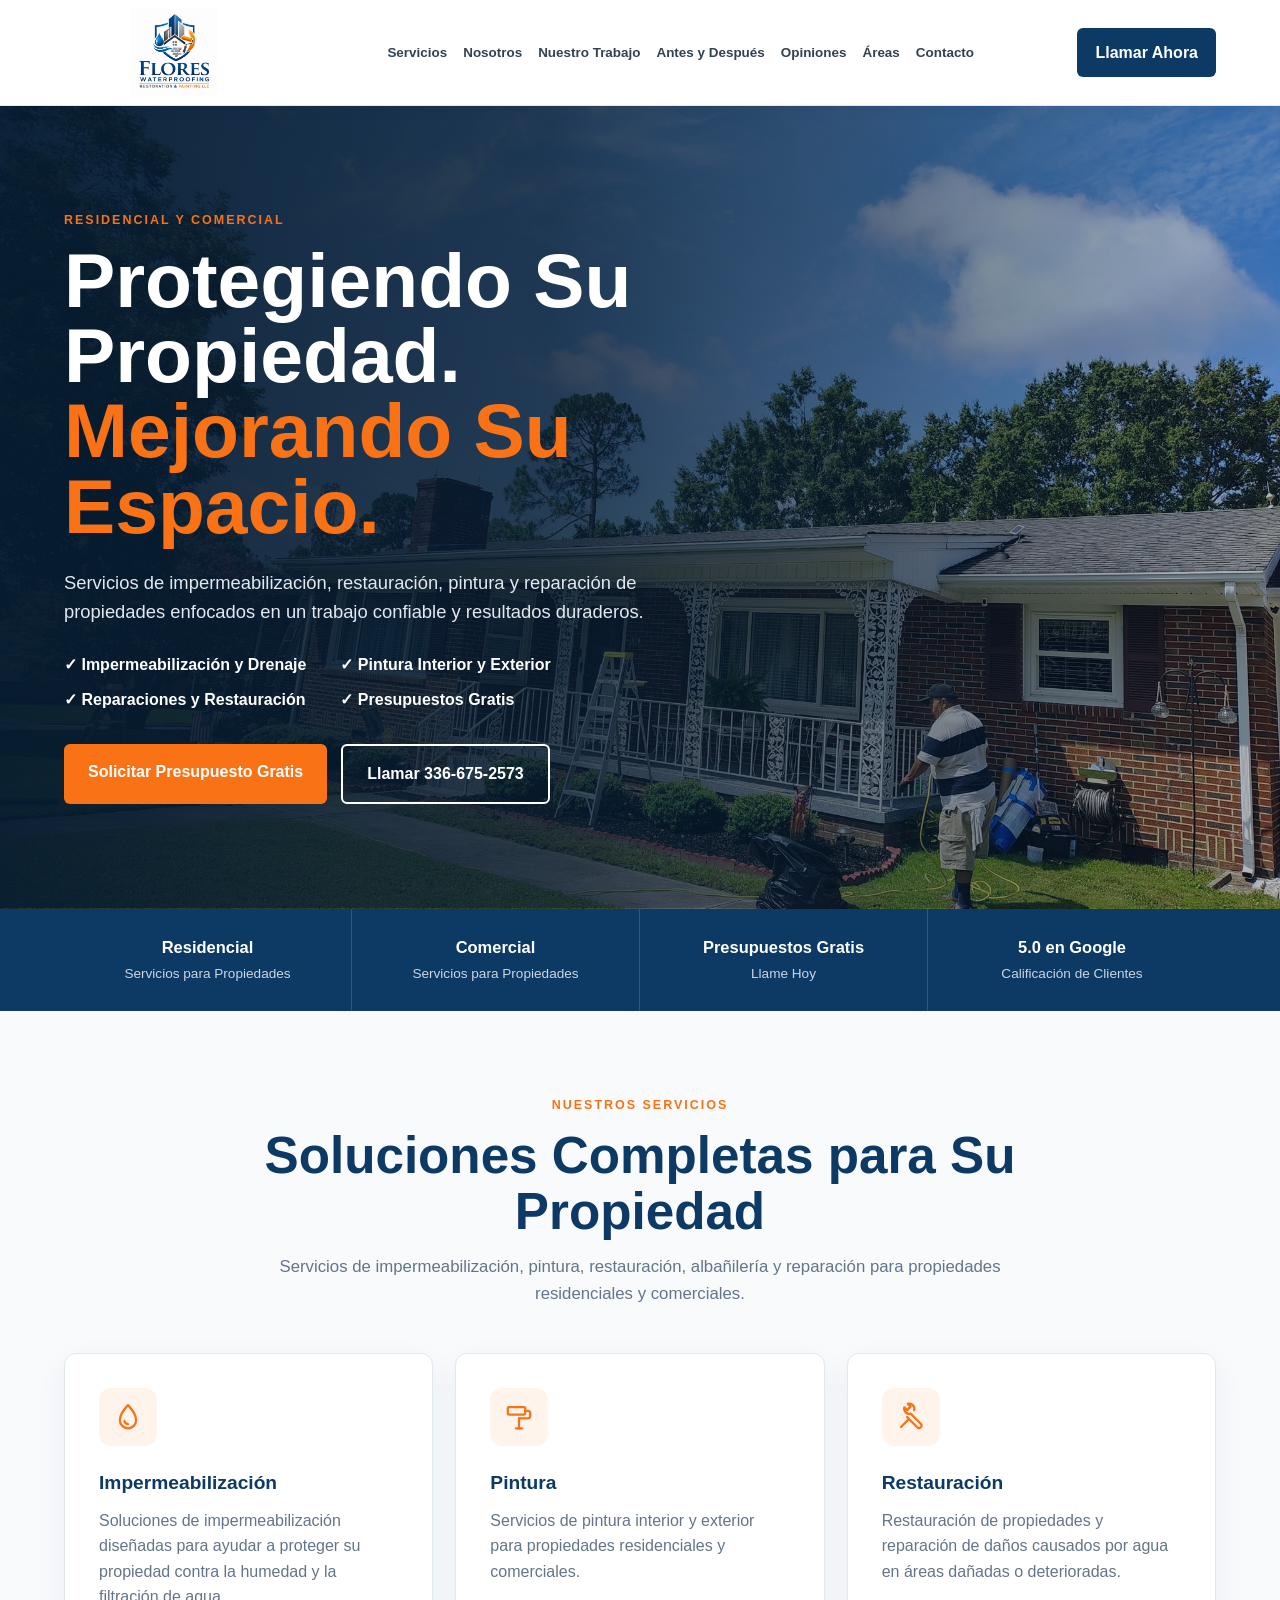
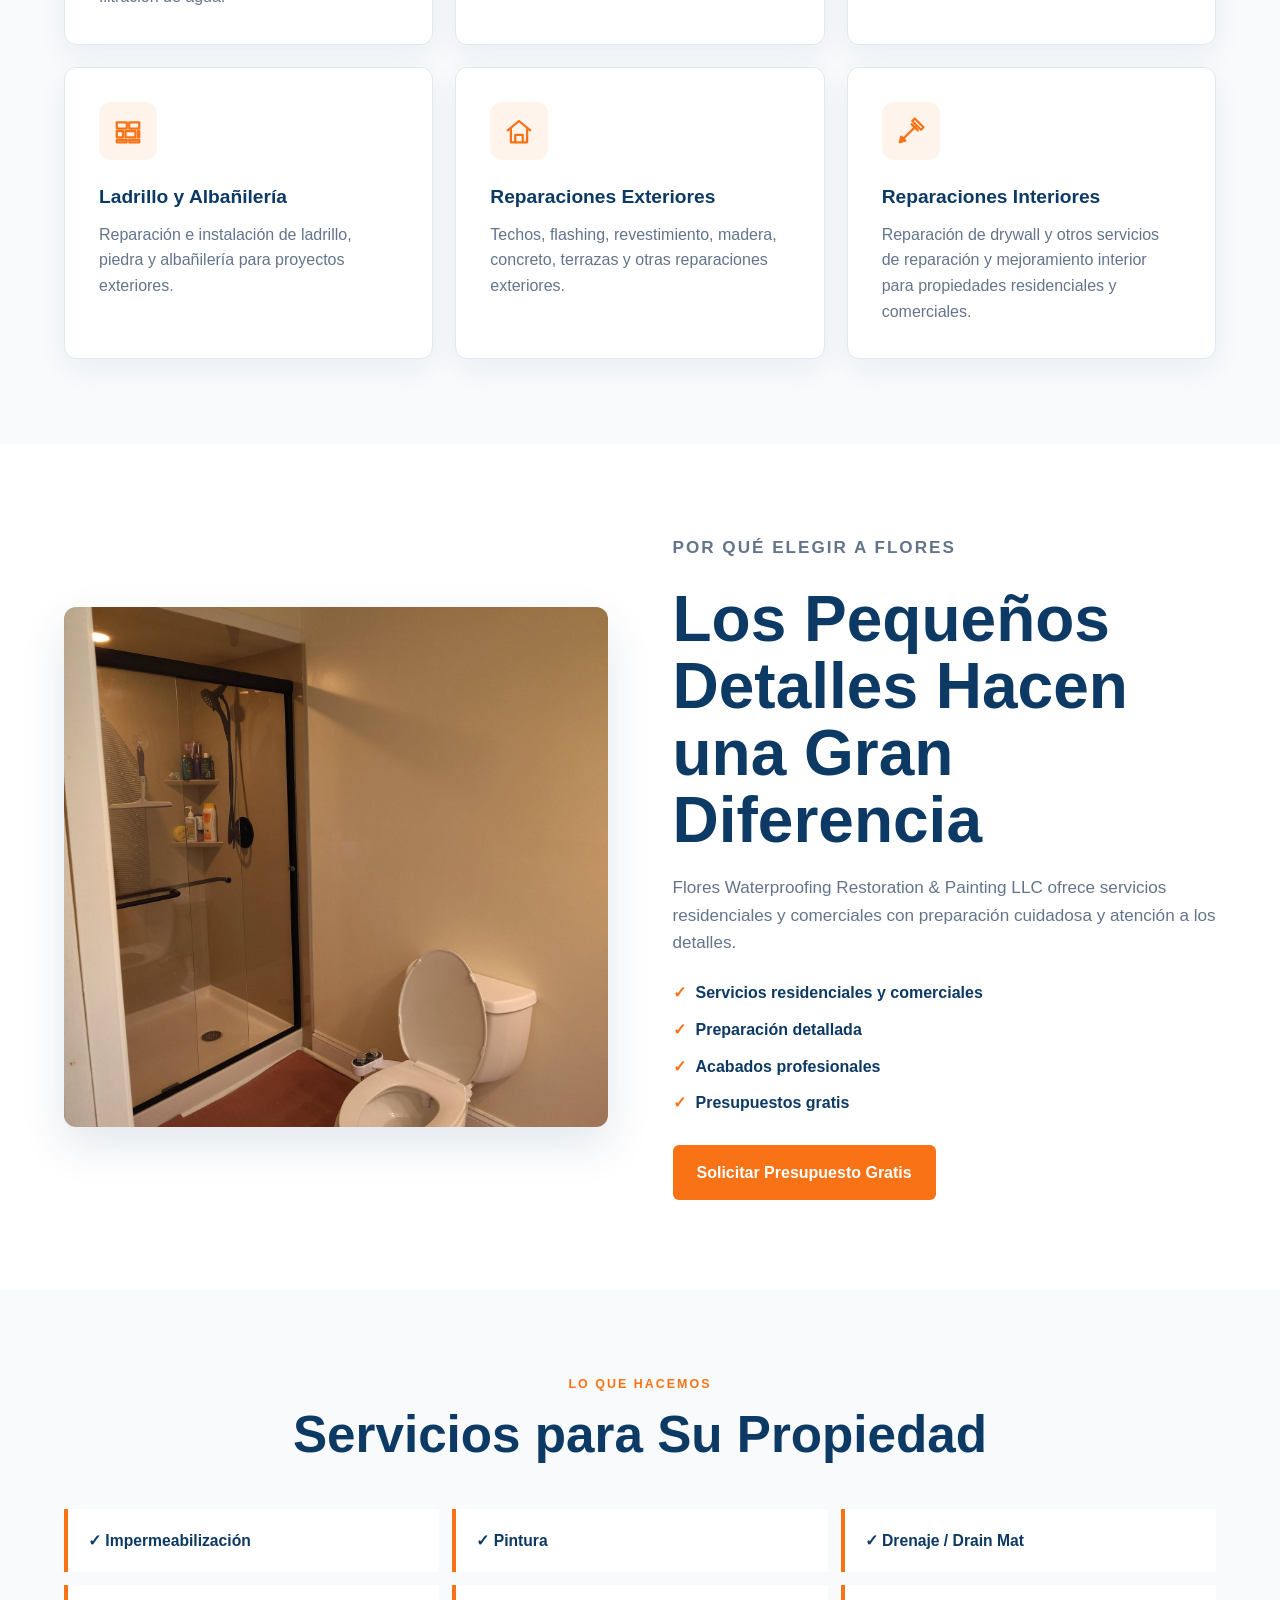
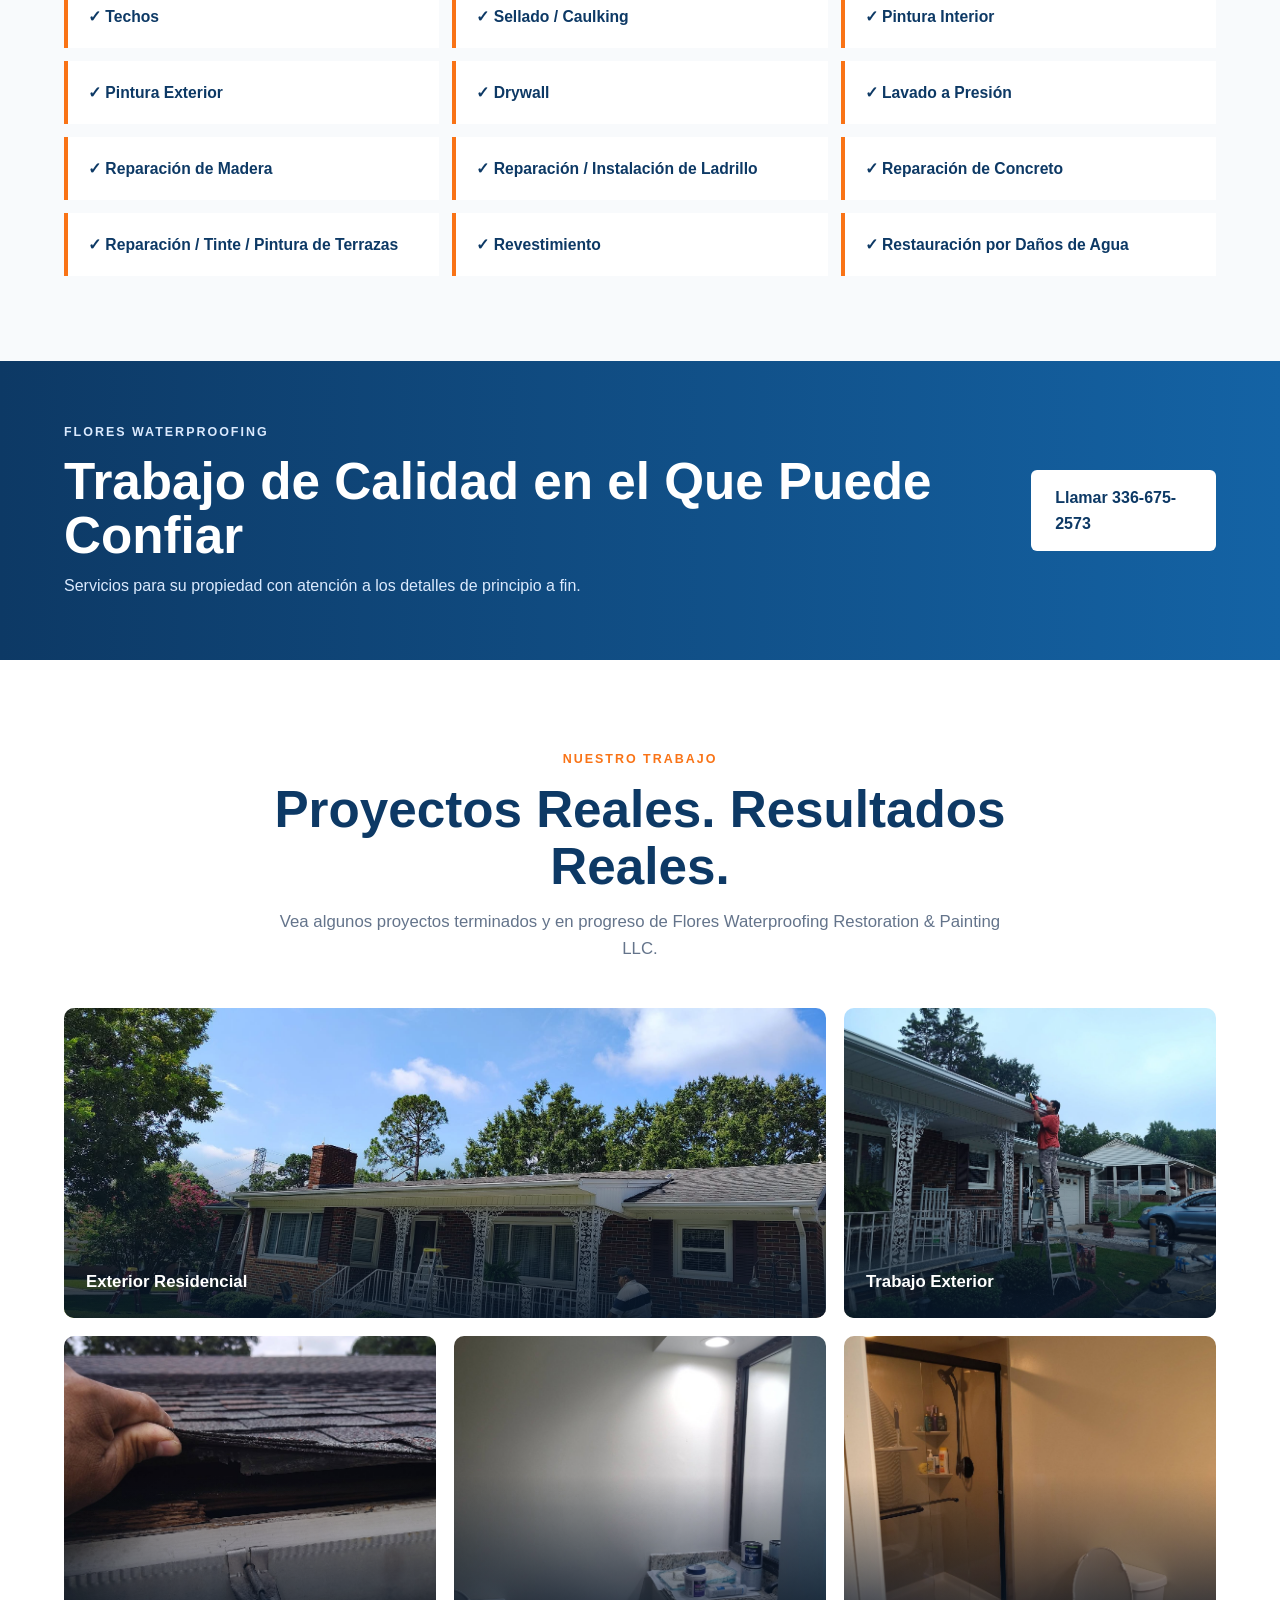
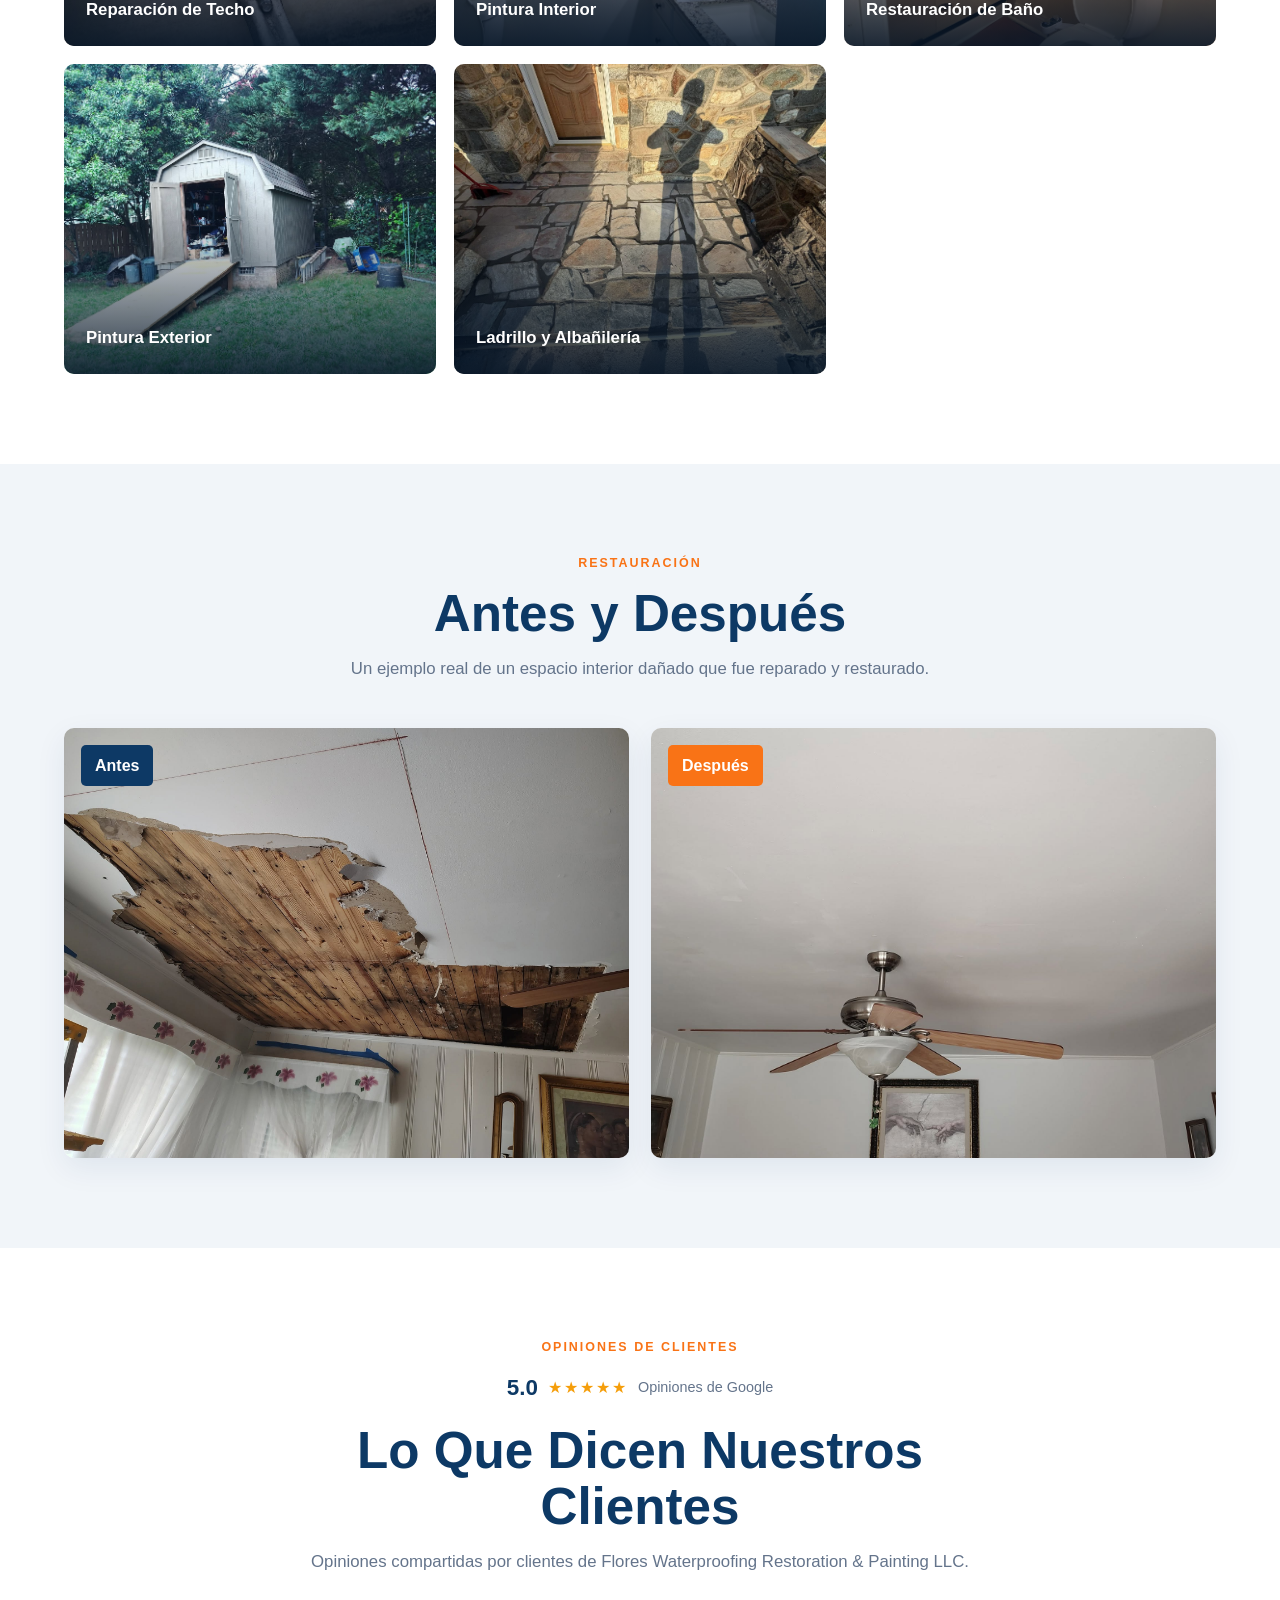
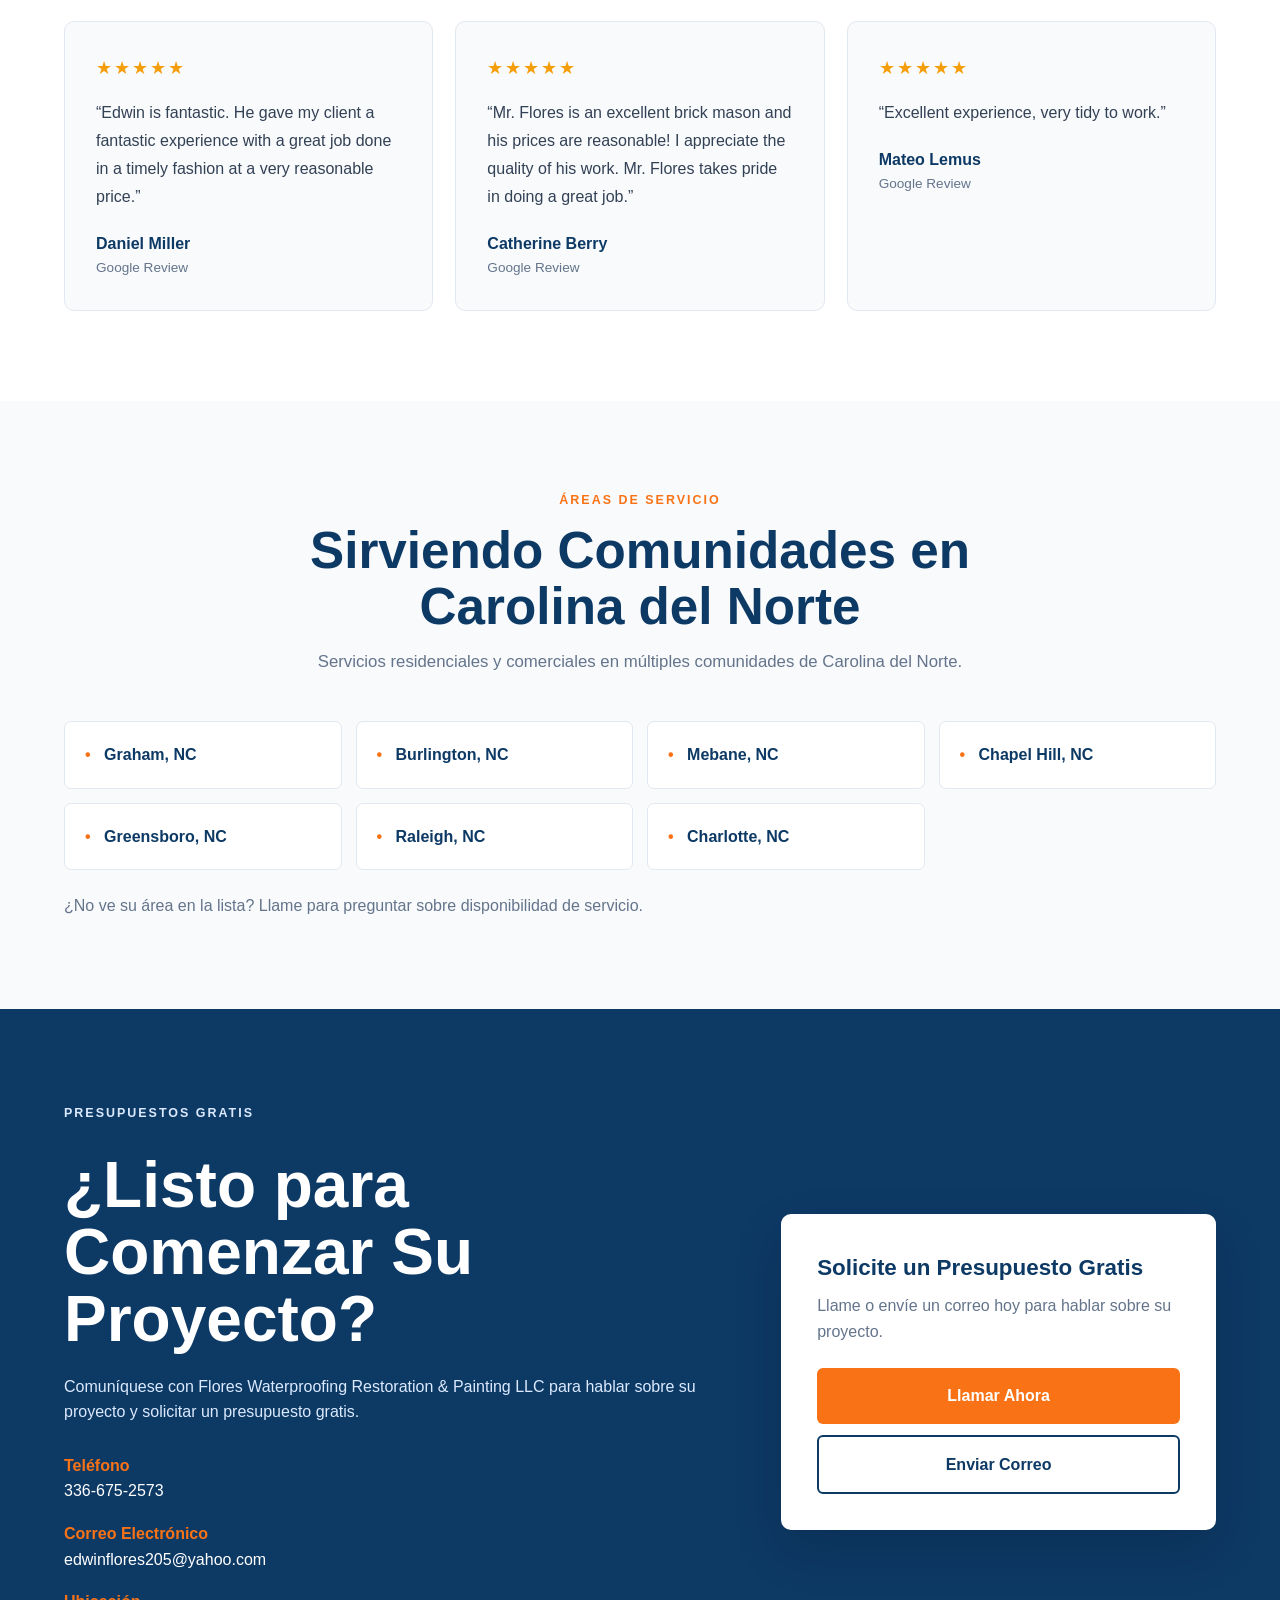
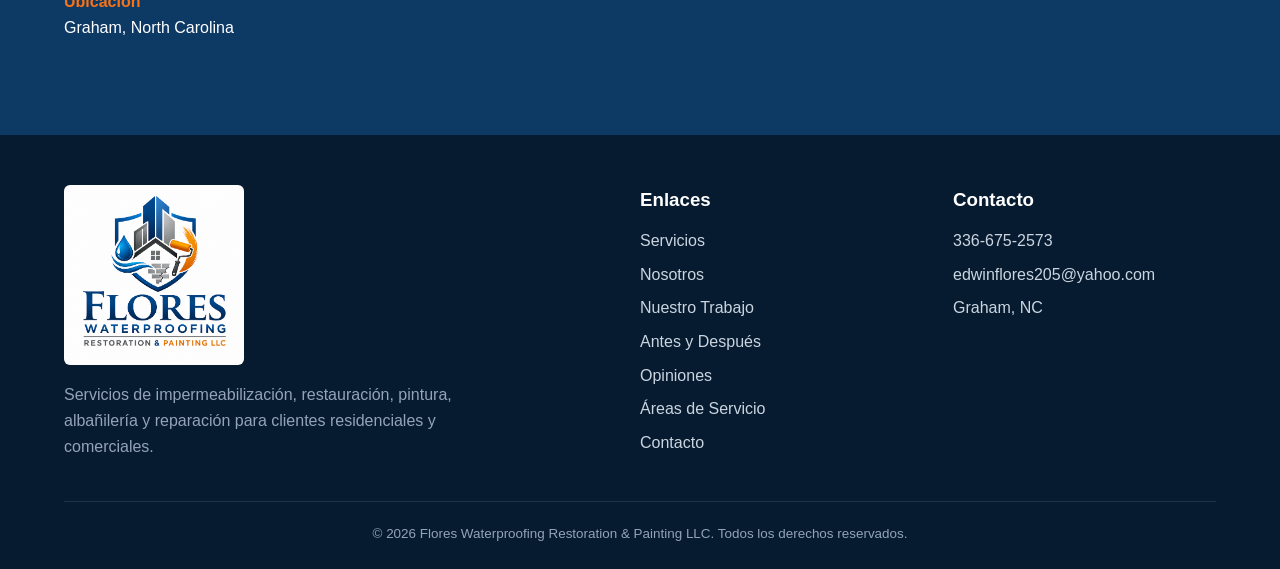
==== es.html @ 6c76821b "Add Spanish website version" ====
<!DOCTYPE html>
<html lang="es">

<head>
    <meta charset="UTF-8">
    <meta name="viewport" content="width=device-width, initial-scale=1.0">

    <title>Flores Waterproofing Restoration & Painting LLC | Español</title>

    <meta name="description"
        content="Flores Waterproofing Restoration & Painting LLC ofrece servicios de impermeabilización, restauración, pintura, albañilería, techado y reparación de propiedades residenciales y comerciales en Carolina del Norte.">

    <link rel="stylesheet" href="style.css">
</head>

<body>

    <!-- HEADER -->
    <header class="site-header">
        <div class="container header-container">

            <a href="#top" class="logo">
                <img src="images/flores-logo.png"
                    alt="Flores Waterproofing Restoration & Painting LLC">
            </a>

            <nav class="main-nav">
                <a href="#services">Servicios</a>
                <a href="#about">Nosotros</a>
                <a href="#work">Nuestro Trabajo</a>
                <a href="#before-after">Antes y Después</a>
                <a href="#reviews">Opiniones</a>
                <a href="#service-areas">Áreas</a>
                <a href="#contact">Contacto</a>
            </nav>

            <a href="tel:3366752573" class="header-call">
                Llamar Ahora
            </a>

        </div>
    </header>


    <main id="top">

        <!-- HERO -->
        <section class="hero">
            <div class="container hero-content">

                <p class="eyebrow">
                    Residencial y Comercial
                </p>

                <h1>
                    Protegiendo Su Propiedad.
                    <span>Mejorando Su Espacio.</span>
                </h1>

                <p class="hero-text">
                    Servicios de impermeabilización, restauración, pintura y
                    reparación de propiedades enfocados en un trabajo confiable
                    y resultados duraderos.
                </p>

                <div class="hero-checks">
                    <div>✓ Impermeabilización y Drenaje</div>
                    <div>✓ Pintura Interior y Exterior</div>
                    <div>✓ Reparaciones y Restauración</div>
                    <div>✓ Presupuestos Gratis</div>
                </div>

                <div class="hero-buttons">

                    <a href="#contact" class="button primary-button">
                        Solicitar Presupuesto Gratis
                    </a>

                    <a href="tel:3366752573" class="button secondary-button">
                        Llamar 336-675-2573
                    </a>

                </div>

            </div>
        </section>


        <!-- TRUST BAR -->
        <section class="trust-bar">
            <div class="container trust-grid">

                <div>
                    <strong>Residencial</strong>
                    <span>Servicios para Propiedades</span>
                </div>

                <div>
                    <strong>Comercial</strong>
                    <span>Servicios para Propiedades</span>
                </div>

                <div>
                    <strong>Presupuestos Gratis</strong>
                    <span>Llame Hoy</span>
                </div>

                <div>
                    <strong>5.0 en Google</strong>
                    <span>Calificación de Clientes</span>
                </div>

            </div>
        </section>


        <!-- SERVICES -->
        <section class="services" id="services">
            <div class="container">

                <div class="section-heading">

                    <p class="eyebrow">Nuestros Servicios</p>

                    <h2>Soluciones Completas para Su Propiedad</h2>

                    <p>
                        Servicios de impermeabilización, pintura, restauración,
                        albañilería y reparación para propiedades residenciales
                        y comerciales.
                    </p>

                </div>


                <div class="services-grid">

                    <!-- WATERPROOFING -->
                    <article class="service-card">

                        <div class="service-icon">
                            <svg viewBox="0 0 24 24" aria-hidden="true">
                                <path d="M12 2.5S5.5 9.4 5.5 14.5a6.5 6.5 0 0 0 13 0C18.5 9.4 12 2.5 12 2.5Z"/>
                                <path d="M9 15.2c.4 1.5 1.5 2.3 3 2.5"/>
                            </svg>
                        </div>

                        <h3>Impermeabilización</h3>

                        <p>
                            Soluciones de impermeabilización diseñadas para ayudar
                            a proteger su propiedad contra la humedad y la
                            filtración de agua.
                        </p>

                    </article>


                    <!-- PAINTING -->
                    <article class="service-card">

                        <div class="service-icon">
                            <svg viewBox="0 0 24 24" aria-hidden="true">
                                <rect x="3" y="4" width="14" height="6" rx="1"/>
                                <path d="M17 7h2a2 2 0 0 1 2 2v2a2 2 0 0 1-2 2h-7"/>
                                <path d="M12 13v8"/>
                                <path d="M9.5 21h5"/>
                            </svg>
                        </div>

                        <h3>Pintura</h3>

                        <p>
                            Servicios de pintura interior y exterior para
                            propiedades residenciales y comerciales.
                        </p>

                    </article>


                    <!-- RESTORATION -->
                    <article class="service-card">

                        <div class="service-icon">
                            <svg viewBox="0 0 24 24" aria-hidden="true">
                                <path d="M14.5 6.5a4 4 0 0 0-5-5l2.2 2.2-2.8 2.8-2.2-2.2a4 4 0 0 0 5 5L20 17.6a2 2 0 0 1-2.8 2.8l-8.3-8.3"/>
                                <path d="M4 20l5.5-5.5"/>
                            </svg>
                        </div>

                        <h3>Restauración</h3>

                        <p>
                            Restauración de propiedades y reparación de daños
                            causados por agua en áreas dañadas o deterioradas.
                        </p>

                    </article>


                    <!-- BRICK & MASONRY -->
                    <article class="service-card">

                        <div class="service-icon">
                            <svg viewBox="0 0 24 24" aria-hidden="true">
                                <path d="M3 5h8v5H3z"/>
                                <path d="M13 5h8v5h-8z"/>
                                <path d="M3 12h5v5H3z"/>
                                <path d="M10 12h8v5h-8z"/>
                                <path d="M20 12h1v5h-1z"/>
                                <path d="M3 19h8v2H3z"/>
                                <path d="M13 19h8v2h-8z"/>
                            </svg>
                        </div>

                        <h3>Ladrillo y Albañilería</h3>

                        <p>
                            Reparación e instalación de ladrillo, piedra y
                            albañilería para proyectos exteriores.
                        </p>

                    </article>


                    <!-- EXTERIOR REPAIRS -->
                    <article class="service-card">

                        <div class="service-icon">
                            <svg viewBox="0 0 24 24" aria-hidden="true">
                                <path d="M3 11.5 12 4l9 7.5"/>
                                <path d="M5.5 10.5V21h13V10.5"/>
                                <path d="M9 21v-6h6v6"/>
                            </svg>
                        </div>

                        <h3>Reparaciones Exteriores</h3>

                        <p>
                            Techos, flashing, revestimiento, madera, concreto,
                            terrazas y otras reparaciones exteriores.
                        </p>

                    </article>


                    <!-- INTERIOR REPAIRS -->
                    <article class="service-card">

                        <div class="service-icon">
                            <svg viewBox="0 0 24 24" aria-hidden="true">
                                <path d="m14 5 5 5"/>
                                <path d="M12.5 6.5 17.5 11.5"/>
                                <path d="M4 20 15.5 8.5"/>
                                <path d="m3 21 4.5-1.2L4.2 16.5 3 21Z"/>
                                <path d="M13 4l2-2 7 7-2 2"/>
                            </svg>
                        </div>

                        <h3>Reparaciones Interiores</h3>

                        <p>
                            Reparación de drywall y otros servicios de reparación
                            y mejoramiento interior para propiedades residenciales
                            y comerciales.
                        </p>

                    </article>

                </div>

            </div>
        </section>


        <!-- ABOUT / QUALITY -->
        <section class="quality-section" id="about">

            <div class="container quality-container">

                <div class="quality-image">
                    <img src="images/flores-bathroom-finished.jpg"
                        alt="Proyecto terminado de restauración de baño">
                </div>


                <div class="quality-copy">

                    <p class="eyebrow">
                        Por Qué Elegir a Flores
                    </p>

                    <h2>
                        Los Pequeños Detalles Hacen una Gran Diferencia
                    </h2>

                    <p>
                        Flores Waterproofing Restoration & Painting LLC ofrece
                        servicios residenciales y comerciales con preparación
                        cuidadosa y atención a los detalles.
                    </p>

                    <ul class="quality-list">
                        <li>Servicios residenciales y comerciales</li>
                        <li>Preparación detallada</li>
                        <li>Acabados profesionales</li>
                        <li>Presupuestos gratis</li>
                    </ul>

                    <a href="#contact" class="button primary-button">
                        Solicitar Presupuesto Gratis
                    </a>

                </div>

            </div>

        </section>


        <!-- COMPLETE SERVICE LIST -->
        <section class="all-services">

            <div class="container">

                <div class="section-heading">

                    <p class="eyebrow">
                        Lo Que Hacemos
                    </p>

                    <h2>
                        Servicios para Su Propiedad
                    </h2>

                </div>


                <div class="service-list-grid">

                    <div>✓ Impermeabilización</div>
                    <div>✓ Pintura</div>
                    <div>✓ Drenaje / Drain Mat</div>

                    <div>✓ Techos</div>
                    <div>✓ Sellado / Caulking</div>
                    <div>✓ Pintura Interior</div>

                    <div>✓ Pintura Exterior</div>
                    <div>✓ Drywall</div>
                    <div>✓ Lavado a Presión</div>

                    <div>✓ Reparación de Madera</div>
                    <div>✓ Reparación / Instalación de Ladrillo</div>
                    <div>✓ Reparación de Concreto</div>

                    <div>✓ Reparación / Tinte / Pintura de Terrazas</div>
                    <div>✓ Revestimiento</div>
                    <div>✓ Restauración por Daños de Agua</div>

                </div>

            </div>

        </section>


        <!-- QUALITY STRIP -->
        <section class="feature-strip">

            <div class="container feature-strip-content">

                <div>

                    <p class="eyebrow light-eyebrow">
                        Flores Waterproofing
                    </p>

                    <h2>
                        Trabajo de Calidad en el Que Puede Confiar
                    </h2>

                    <p>
                        Servicios para su propiedad con atención a los detalles
                        de principio a fin.
                    </p>

                </div>

                <a href="tel:3366752573" class="button white-button">
                    Llamar 336-675-2573
                </a>

            </div>

        </section>


        <!-- PROJECT PORTFOLIO -->
        <section class="work" id="work">

            <div class="container">

                <div class="section-heading">

                    <p class="eyebrow">
                        Nuestro Trabajo
                    </p>

                    <h2>
                        Proyectos Reales. Resultados Reales.
                    </h2>

                    <p>
                        Vea algunos proyectos terminados y en progreso de
                        Flores Waterproofing Restoration & Painting LLC.
                    </p>

                </div>


                <div class="portfolio-grid">

                    <article class="portfolio-card portfolio-wide">

                        <img src="images/flores-house-exterior.jpg"
                            alt="Proyecto exterior residencial">

                        <div class="project-overlay">
                            <span>Exterior Residencial</span>
                        </div>

                    </article>


                    <article class="portfolio-card">

                        <img src="images/flores-exterior-work.jpg"
                            alt="Trabajo exterior de propiedad">

                        <div class="project-overlay">
                            <span>Trabajo Exterior</span>
                        </div>

                    </article>


                    <article class="portfolio-card">

                        <img src="images/flores-roof-repair.jpg"
                            alt="Proyecto de reparación de techo">

                        <div class="project-overlay">
                            <span>Reparación de Techo</span>
                        </div>

                    </article>


                    <article class="portfolio-card">

                        <img src="images/flores-bathroom-painting.jpg"
                            alt="Proyecto de pintura interior">

                        <div class="project-overlay">
                            <span>Pintura Interior</span>
                        </div>

                    </article>


                    <article class="portfolio-card">

                        <img src="images/flores-bathroom-finished.jpg"
                            alt="Restauración de baño terminada">

                        <div class="project-overlay">
                            <span>Restauración de Baño</span>
                        </div>

                    </article>


                    <article class="portfolio-card">

                        <img src="images/flores-shed-exterior.jpg"
                            alt="Proyecto de pintura exterior">

                        <div class="project-overlay">
                            <span>Pintura Exterior</span>
                        </div>

                    </article>


                    <article class="portfolio-card">

                        <img src="images/flores-masonry.jpg"
                            alt="Proyecto de albañilería">

                        <div class="project-overlay">
                            <span>Ladrillo y Albañilería</span>
                        </div>

                    </article>

                </div>

            </div>

        </section>


        <!-- BEFORE & AFTER -->
        <section class="before-after" id="before-after">

            <div class="container">

                <div class="section-heading">

                    <p class="eyebrow">
                        Restauración
                    </p>

                    <h2>
                        Antes y Después
                    </h2>

                    <p>
                        Un ejemplo real de un espacio interior dañado que fue
                        reparado y restaurado.
                    </p>

                </div>


                <div class="before-after-grid">

                    <div class="before-after-card">

                        <span class="photo-label before-label">
                            Antes
                        </span>

                        <img src="images/flores-ceiling-before.jpg"
                            alt="Daño en techo antes de la restauración">

                    </div>


                    <div class="before-after-card">

                        <span class="photo-label after-label">
                            Después
                        </span>

                        <img src="images/flores-ceiling-after.jpg"
                            alt="Techo después de la restauración">

                    </div>

                </div>

            </div>

        </section>


        <!-- REVIEWS -->
        <section class="reviews" id="reviews">

            <div class="container">

                <div class="section-heading">

                    <p class="eyebrow">
                        Opiniones de Clientes
                    </p>

                    <div class="google-rating">
                        <strong>5.0</strong>
                        <span>★★★★★</span>
                        <small>Opiniones de Google</small>
                    </div>

                    <h2>
                        Lo Que Dicen Nuestros Clientes
                    </h2>

                    <p>
                        Opiniones compartidas por clientes de Flores Waterproofing
                        Restoration & Painting LLC.
                    </p>

                </div>


                <div class="reviews-grid">

                    <article class="review-card">

                        <div class="stars">
                            ★★★★★
                        </div>

                        <blockquote>
                            “Edwin is fantastic. He gave my client a fantastic
                            experience with a great job done in a timely fashion
                            at a very reasonable price.”
                        </blockquote>

                        <p class="review-name">
                            Daniel Miller
                        </p>

                        <p class="review-source">
                            Google Review
                        </p>

                    </article>


                    <article class="review-card">

                        <div class="stars">
                            ★★★★★
                        </div>

                        <blockquote>
                            “Mr. Flores is an excellent brick mason and his
                            prices are reasonable! I appreciate the quality of
                            his work. Mr. Flores takes pride in doing a great job.”
                        </blockquote>

                        <p class="review-name">
                            Catherine Berry
                        </p>

                        <p class="review-source">
                            Google Review
                        </p>

                    </article>


                    <article class="review-card">

                        <div class="stars">
                            ★★★★★
                        </div>

                        <blockquote>
                            “Excellent experience, very tidy to work.”
                        </blockquote>

                        <p class="review-name">
                            Mateo Lemus
                        </p>

                        <p class="review-source">
                            Google Review
                        </p>

                    </article>

                </div>

            </div>

        </section>


        <!-- SERVICE AREAS -->
        <section class="service-areas" id="service-areas">

            <div class="container">

                <div class="service-areas-copy">

                    <p class="eyebrow">
                        Áreas de Servicio
                    </p>

                    <h2>
                        Sirviendo Comunidades en Carolina del Norte
                    </h2>

                    <p>
                        Servicios residenciales y comerciales en múltiples
                        comunidades de Carolina del Norte.
                    </p>

                </div>


                <div class="areas-grid">

                    <div class="area-card">
                        <span>•</span>
                        <strong>Graham, NC</strong>
                    </div>

                    <div class="area-card">
                        <span>•</span>
                        <strong>Burlington, NC</strong>
                    </div>

                    <div class="area-card">
                        <span>•</span>
                        <strong>Mebane, NC</strong>
                    </div>

                    <div class="area-card">
                        <span>•</span>
                        <strong>Chapel Hill, NC</strong>
                    </div>

                    <div class="area-card">
                        <span>•</span>
                        <strong>Greensboro, NC</strong>
                    </div>

                    <div class="area-card">
                        <span>•</span>
                        <strong>Raleigh, NC</strong>
                    </div>

                    <div class="area-card">
                        <span>•</span>
                        <strong>Charlotte, NC</strong>
                    </div>

                </div>


                <p class="areas-note">
                    ¿No ve su área en la lista? Llame para preguntar sobre
                    disponibilidad de servicio.
                </p>

            </div>

        </section>


        <!-- CONTACT -->
        <section class="contact" id="contact">

            <div class="container contact-container">

                <div class="contact-copy">

                    <p class="eyebrow light-eyebrow">
                        Presupuestos Gratis
                    </p>

                    <h2>
                        ¿Listo para Comenzar Su Proyecto?
                    </h2>

                    <p>
                        Comuníquese con Flores Waterproofing Restoration & Painting LLC
                        para hablar sobre su proyecto y solicitar un presupuesto gratis.
                    </p>


                    <div class="contact-points">

                        <div>
                            <strong>Teléfono</strong>
                            <a href="tel:3366752573">
                                336-675-2573
                            </a>
                        </div>


                        <div>
                            <strong>Correo Electrónico</strong>
                            <a href="mailto:edwinflores205@yahoo.com">
                                edwinflores205@yahoo.com
                            </a>
                        </div>


                        <div>
                            <strong>Ubicación</strong>
                            <span>
                                Graham, North Carolina
                            </span>
                        </div>

                    </div>

                </div>


                <div class="contact-card">

                    <p class="contact-card-title">
                        Solicite un Presupuesto Gratis
                    </p>

                    <p>
                        Llame o envíe un correo hoy para hablar sobre su proyecto.
                    </p>

                    <a href="tel:3366752573"
                        class="button primary-button full-button">
                        Llamar Ahora
                    </a>

                    <a href="mailto:edwinflores205@yahoo.com"
                        class="button outline-dark-button full-button">
                        Enviar Correo
                    </a>

                </div>

            </div>

        </section>

    </main>


    <!-- FOOTER -->
    <footer class="site-footer">

        <div class="container footer-grid">

            <div class="footer-brand">

                <img src="images/flores-logo.png"
                    alt="Flores Waterproofing Restoration & Painting LLC">

                <p>
                    Servicios de impermeabilización, restauración, pintura,
                    albañilería y reparación para clientes residenciales y comerciales.
                </p>

            </div>


            <div>

                <h3>Enlaces</h3>

                <a href="#services">Servicios</a>
                <a href="#about">Nosotros</a>
                <a href="#work">Nuestro Trabajo</a>
                <a href="#before-after">Antes y Después</a>
                <a href="#reviews">Opiniones</a>
                <a href="#service-areas">Áreas de Servicio</a>
                <a href="#contact">Contacto</a>

            </div>


            <div>

                <h3>Contacto</h3>

                <a href="tel:3366752573">
                    336-675-2573
                </a>

                <a href="mailto:edwinflores205@yahoo.com">
                    edwinflores205@yahoo.com
                </a>

                <span>
                    Graham, NC
                </span>

            </div>

        </div>


        <div class="container footer-bottom">

            <p>
                © 2026 Flores Waterproofing Restoration & Painting LLC.
                Todos los derechos reservados.
            </p>

        </div>

    </footer>

</body>

</html>
---- style.css ----
* {
    box-sizing: border-box;
    margin: 0;
    padding: 0;
}

html {
    scroll-behavior: smooth;
}

body {
    font-family: Arial, Helvetica, sans-serif;
    background: #ffffff;
    color: #1f2937;
    line-height: 1.6;
}

img {
    display: block;
    max-width: 100%;
}

a {
    color: inherit;
}

.container {
    width: min(1160px, 90%);
    margin: 0 auto;
}

.eyebrow {
    color: #f97316;
    font-size: 0.78rem;
    font-weight: 900;
    letter-spacing: 2px;
    text-transform: uppercase;
    margin-bottom: 12px;
}

.button {
    display: inline-block;
    padding: 15px 24px;
    border-radius: 6px;
    text-decoration: none;
    font-weight: 800;
    transition: 0.2s ease;
}

.primary-button {
    background: #f97316;
    color: #ffffff;
}

.primary-button:hover {
    background: #e9650d;
    transform: translateY(-2px);
}

.secondary-button {
    border: 2px solid #ffffff;
    color: #ffffff;
}

.secondary-button:hover {
    background: #ffffff;
    color: #0d3965;
}

.white-button {
    background: #ffffff;
    color: #0d3965;
}

.white-button:hover {
    transform: translateY(-2px);
}

.outline-dark-button {
    border: 2px solid #0d3965;
    color: #0d3965;
}

.outline-dark-button:hover {
    background: #0d3965;
    color: #ffffff;
}

.full-button {
    width: 100%;
    text-align: center;
}


/* =========================
   HEADER
========================= */

.site-header {
    position: sticky;
    top: 0;
    z-index: 1000;
    background: #ffffff;
    border-bottom: 1px solid #e5e7eb;
    box-shadow: 0 3px 15px rgba(0, 0, 0, 0.05);
}

.header-container {
    min-height: 105px;
    display: flex;
    align-items: center;
    justify-content: space-between;
    gap: 24px;
}

.logo {
    flex-shrink: 0;
}

.logo img {
    width: 220px;
    max-height: 88px;
    object-fit: contain;
}

.main-nav {
    display: flex;
    gap: 16px;
    align-items: center;
}

.main-nav a {
    color: #334155;
    font-size: 0.84rem;
    font-weight: 700;
    text-decoration: none;
    white-space: nowrap;
    transition: color 0.2s ease;
}

.main-nav a:hover {
    color: #f97316;
}

.header-call {
    background: #0d3965;
    color: #ffffff;
    padding: 12px 18px;
    border-radius: 6px;
    text-decoration: none;
    font-weight: 800;
    white-space: nowrap;
    transition: 0.2s ease;
}

.header-call:hover {
    background: #f97316;
    transform: translateY(-2px);
}


/* =========================
   HERO
========================= */

.hero {
    min-height: 82vh;
    display: flex;
    align-items: center;

    background:
        linear-gradient(
            90deg,
            rgba(6, 27, 48, 0.96) 0%,
            rgba(6, 27, 48, 0.82) 43%,
            rgba(6, 27, 48, 0.28) 100%
        ),
        url("images/flores-house-exterior.jpg");

    background-size: cover;
    background-position: center;
    color: #ffffff;
}

.hero-content {
    padding: 105px 0;
}

.hero h1 {
    max-width: 820px;
    font-size: clamp(3rem, 6vw, 5.3rem);
    line-height: 0.98;
    margin-bottom: 24px;
}

.hero h1 span {
    display: block;
    color: #f97316;
}

.hero-text {
    max-width: 650px;
    color: #e2e8f0;
    font-size: 1.15rem;
    margin-bottom: 25px;
}

.hero-checks {
    display: grid;
    grid-template-columns: repeat(2, max-content);
    gap: 10px 34px;
    margin-bottom: 31px;
    font-weight: 700;
}

.hero-buttons {
    display: flex;
    gap: 14px;
    flex-wrap: wrap;
}


/* =========================
   TRUST BAR
========================= */

.trust-bar {
    background: #0d3965;
    color: #ffffff;
}

.trust-grid {
    display: grid;
    grid-template-columns: repeat(4, 1fr);
}

.trust-grid > div {
    padding: 25px 15px;
    text-align: center;
    border-right: 1px solid rgba(255, 255, 255, 0.15);
}

.trust-grid > div:last-child {
    border-right: none;
}

.trust-grid strong {
    display: block;
    font-size: 1.03rem;
}

.trust-grid span {
    color: #cbd5e1;
    font-size: 0.85rem;
}


/* =========================
   SECTION HEADINGS
========================= */

.section-heading {
    max-width: 760px;
    margin: 0 auto 45px;
    text-align: center;
}

.section-heading h2,
.service-areas-copy h2 {
    color: #0d3965;
    font-size: clamp(2.2rem, 4vw, 3.3rem);
    line-height: 1.1;
    margin-bottom: 14px;
}

.section-heading > p:last-child,
.service-areas-copy > p:last-child {
    color: #64748b;
    font-size: 1.05rem;
}

.service-areas-copy {
    max-width: 760px;
    margin: 0 auto 45px;
    text-align: center;
}


/* =========================
   SERVICES
========================= */

.services {
    padding: 85px 0;
    background: #f8fafc;
}

.services-grid {
    display: grid;
    grid-template-columns: repeat(3, 1fr);
    gap: 22px;
}

.service-card {
    background: #ffffff;
    padding: 34px;
    border: 1px solid #e2e8f0;
    border-radius: 12px;
    box-shadow: 0 10px 30px rgba(13, 57, 101, 0.06);
    transition:
        transform 0.25s ease,
        box-shadow 0.25s ease,
        border-color 0.25s ease;
}

.service-card:hover {
    transform: translateY(-5px);
    border-color: #fed7aa;
    box-shadow: 0 18px 38px rgba(13, 57, 101, 0.11);
}

.service-icon {
    width: 58px;
    height: 58px;
    display: flex;
    align-items: center;
    justify-content: center;
    margin-bottom: 22px;
    border-radius: 12px;
    background: #fff4eb;
    color: #f97316;
}

.service-icon svg {
    width: 30px;
    height: 30px;
    fill: none;
    stroke: currentColor;
    stroke-width: 1.8;
    stroke-linecap: round;
    stroke-linejoin: round;
}

.service-card h3 {
    color: #0d3965;
    margin-bottom: 9px;
    font-size: 1.2rem;
}

.service-card p {
    color: #64748b;
}


/* =========================
   ABOUT / QUALITY
========================= */

.quality-section {
    padding: 90px 0;
    background: #ffffff;
}

.quality-container {
    display: grid;
    grid-template-columns: 1fr 1fr;
    gap: 65px;
    align-items: center;
}

.quality-image {
    height: 520px;
    border-radius: 12px;
    overflow: hidden;
    box-shadow: 0 18px 45px rgba(13, 57, 101, 0.12);
}

.quality-image img {
    width: 100%;
    height: 100%;
    object-fit: cover;
}

.quality-copy h2 {
    color: #0d3965;
    font-size: clamp(2.5rem, 5vw, 4rem);
    line-height: 1.05;
    margin-bottom: 20px;
}

.quality-copy > p {
    color: #64748b;
    margin-bottom: 24px;
    font-size: 1.07rem;
}

.quality-list {
    list-style: none;
    display: grid;
    gap: 11px;
    margin-bottom: 29px;
}

.quality-list li {
    color: #0d3965;
    font-weight: 700;
}

.quality-list li::before {
    content: "✓";
    color: #f97316;
    margin-right: 10px;
}


/* =========================
   SERVICE LIST
========================= */

.all-services {
    padding: 85px 0;
    background: #f8fafc;
}

.service-list-grid {
    display: grid;
    grid-template-columns: repeat(3, 1fr);
    gap: 13px;
}

.service-list-grid div {
    background: #ffffff;
    padding: 19px 20px;
    border-left: 4px solid #f97316;
    color: #0d3965;
    font-size: 0.98rem;
    font-weight: 700;
}


/* =========================
   CTA STRIP
========================= */

.feature-strip {
    padding: 62px 0;
    background: linear-gradient(90deg, #0d3965, #1463a5);
    color: #ffffff;
}

.feature-strip-content {
    display: flex;
    justify-content: space-between;
    align-items: center;
    gap: 40px;
}

.light-eyebrow {
    color: #fbbf24;
}

.feature-strip h2 {
    font-size: clamp(2rem, 4vw, 3.2rem);
    line-height: 1.05;
    margin-bottom: 10px;
}

.feature-strip p {
    color: #dbeafe;
}


/* =========================
   PORTFOLIO
========================= */

.work {
    padding: 90px 0;
    background: #ffffff;
}

.portfolio-grid {
    display: grid;
    grid-template-columns: repeat(3, 1fr);
    grid-auto-rows: 310px;
    gap: 18px;
}

.portfolio-card {
    position: relative;
    overflow: hidden;
    border-radius: 10px;
    background: #e2e8f0;
}

.portfolio-wide {
    grid-column: span 2;
}

.portfolio-card img {
    width: 100%;
    height: 100%;
    object-fit: cover;
    transition: transform 0.35s ease;
}

.portfolio-card:hover img {
    transform: scale(1.035);
}

.project-overlay {
    position: absolute;
    inset: 0;
    display: flex;
    align-items: flex-end;
    padding: 22px;

    background:
        linear-gradient(
            transparent 45%,
            rgba(6, 22, 40, 0.88)
        );
}

.project-overlay span {
    color: #ffffff;
    font-size: 1.05rem;
    font-weight: 800;
}


/* =========================
   BEFORE & AFTER
========================= */

.before-after {
    padding: 90px 0;
    background: #f1f5f9;
}

.before-after-grid {
    display: grid;
    grid-template-columns: repeat(2, 1fr);
    gap: 22px;
}

.before-after-card {
    position: relative;
    overflow: hidden;
    border-radius: 10px;
    background: #ffffff;
    box-shadow: 0 10px 30px rgba(13, 57, 101, 0.08);
}

.before-after-card img {
    width: 100%;
    height: 430px;
    object-fit: cover;
}

.photo-label {
    position: absolute;
    z-index: 2;
    top: 17px;
    left: 17px;
    color: #ffffff;
    padding: 8px 14px;
    border-radius: 5px;
    font-weight: 800;
}

.before-label {
    background: #0d3965;
}

.after-label {
    background: #f97316;
}


/* =========================
   REVIEWS
========================= */

.reviews {
    padding: 90px 0;
    background: #ffffff;
}

.google-rating {
    display: flex;
    justify-content: center;
    align-items: center;
    gap: 10px;
    flex-wrap: wrap;
    margin-bottom: 17px;
}

.google-rating strong {
    color: #0d3965;
    font-size: 1.4rem;
    font-weight: 900;
}

.google-rating span {
    color: #f59e0b;
    letter-spacing: 2px;
}

.google-rating small {
    color: #64748b;
    font-size: 0.9rem;
}

.reviews-grid {
    display: grid;
    grid-template-columns: repeat(3, 1fr);
    gap: 22px;
}

.review-card {
    background: #f8fafc;
    border: 1px solid #e2e8f0;
    border-radius: 10px;
    padding: 31px;
    transition: transform 0.25s ease, box-shadow 0.25s ease;
}

.review-card:hover {
    transform: translateY(-4px);
    box-shadow: 0 14px 32px rgba(13, 57, 101, 0.09);
}

.stars {
    color: #f59e0b;
    font-size: 1.15rem;
    letter-spacing: 2px;
    margin-bottom: 17px;
}

.review-card blockquote {
    color: #334155;
    line-height: 1.75;
    margin-bottom: 20px;
    font-size: 1rem;
}

.review-name {
    color: #0d3965;
    font-weight: 900;
}

.review-source {
    color: #64748b;
    font-size: 0.85rem;
}


/* =========================
   SERVICE AREAS
========================= */

.service-areas {
    padding: 90px 0;
    background: #f8fafc;
}

.areas-grid {
    display: grid;
    grid-template-columns: repeat(4, 1fr);
    gap: 14px;
}

.area-card {
    background: #ffffff;
    border: 1px solid #e2e8f0;
    border-radius: 7px;
    padding: 20px;
    color: #0d3965;
    font-weight: 800;
}

.area-card span {
    color: #f97316;
    margin-right: 9px;
}

.areas-note {
    margin-top: 23px;
    color: #64748b;
}


/* =========================
   CONTACT
========================= */

.contact {
    padding: 95px 0;
    background: #0d3965;
    color: #ffffff;
}

.contact-container {
    display: grid;
    grid-template-columns: 1.2fr 0.8fr;
    align-items: center;
    gap: 65px;
}

.contact-copy h2 {
    font-size: clamp(2.5rem, 5vw, 4.2rem);
    line-height: 1.05;
    margin-bottom: 20px;
}

.contact-copy > p {
    color: #dbeafe;
    max-width: 650px;
    margin-bottom: 28px;
}

.contact-points {
    display: grid;
    gap: 17px;
}

.contact-points strong {
    display: block;
    color: #f97316;
}

.contact-points a,
.contact-points span {
    color: #ffffff;
    text-decoration: none;
}

.contact-card {
    background: #ffffff;
    color: #1f2937;
    padding: 36px;
    border-radius: 10px;
    box-shadow: 0 20px 50px rgba(0, 0, 0, 0.14);
}

.contact-card-title {
    color: #0d3965;
    font-size: 1.4rem;
    font-weight: 900;
    margin-bottom: 7px;
}

.contact-card > p:nth-child(2) {
    color: #64748b;
    margin-bottom: 24px;
}

.contact-card .button + .button {
    margin-top: 11px;
}


/* =========================
   FOOTER
========================= */

.site-footer {
    background: #061b2f;
    color: #94a3b8;
    padding: 50px 0 24px;
}

.footer-grid {
    display: grid;
    grid-template-columns: 2fr 1fr 1fr;
    gap: 50px;
}

.footer-brand img {
    width: 180px;
    margin-bottom: 17px;
    background: #ffffff;
    border-radius: 6px;
}

.footer-brand p {
    max-width: 420px;
}

.site-footer h3 {
    color: #ffffff;
    margin-bottom: 13px;
}

.site-footer a {
    display: block;
    color: #cbd5e1;
    text-decoration: none;
    margin-bottom: 8px;
}

.site-footer a:hover {
    color: #f97316;
}

.site-footer span {
    color: #cbd5e1;
}

.footer-bottom {
    margin-top: 38px;
    padding-top: 21px;
    border-top: 1px solid rgba(255, 255, 255, 0.1);
    text-align: center;
    font-size: 0.84rem;
}


/* =========================
   TABLET
========================= */

@media (max-width: 900px) {

    .header-container {
        flex-direction: column;
        padding: 12px 0;
    }

    .main-nav {
        flex-wrap: wrap;
        justify-content: center;
    }

    .header-call {
        display: none;
    }

    .trust-grid {
        grid-template-columns: repeat(2, 1fr);
    }

    .services-grid {
        grid-template-columns: repeat(2, 1fr);
    }

    /*
       IMPORTANT:
       The quality section deliberately stays two-column here.
       This preserves the desktop/tablet layout we already fixed.
    */

    .service-list-grid {
        grid-template-columns: repeat(2, 1fr);
    }

    .feature-strip-content {
        flex-direction: column;
        align-items: flex-start;
    }

    .portfolio-grid {
        grid-template-columns: repeat(2, 1fr);
    }

    .portfolio-wide {
        grid-column: span 2;
    }

    .before-after-grid {
        grid-template-columns: 1fr;
    }

    .reviews-grid {
        grid-template-columns: 1fr;
    }

    .areas-grid {
        grid-template-columns: repeat(2, 1fr);
    }

    .contact-container {
        grid-template-columns: 1fr;
    }

    .footer-grid {
        grid-template-columns: 1fr 1fr;
    }
}


/* =========================
   MOBILE
========================= */

@media (max-width: 650px) {

    .container {
        width: min(94%, 1160px);
    }

    .header-container {
        min-height: auto;
    }

    .logo img {
        width: 175px;
    }

    .main-nav {
        gap: 10px 14px;
    }

    .main-nav a {
        font-size: 0.76rem;
    }

    .hero {
        min-height: auto;
        background-position: 58% center;
    }

    .hero-content {
        padding: 75px 0;
    }

    .hero h1 {
        font-size: 2.6rem;
    }

    .hero-checks {
        grid-template-columns: 1fr;
    }

    .hero-buttons {
        flex-direction: column;
    }

    .hero-buttons .button {
        width: 100%;
        text-align: center;
    }

    .trust-grid {
        grid-template-columns: 1fr;
    }

    .trust-grid > div {
        border-right: none;
        border-bottom: 1px solid rgba(255, 255, 255, 0.15);
    }

    .trust-grid > div:last-child {
        border-bottom: none;
    }

    .services-grid {
        grid-template-columns: 1fr;
    }

    .service-card {
        padding: 28px;
    }

    /*
       The quality section stacks only on actual phone-size screens.
    */

    .quality-container {
        grid-template-columns: 1fr;
        gap: 38px;
    }

    .quality-image {
        height: 360px;
    }

    .quality-copy h2 {
        font-size: 2.35rem;
    }

    .service-list-grid {
        grid-template-columns: 1fr;
    }

    .portfolio-grid {
        grid-template-columns: repeat(2, 1fr);
        grid-auto-rows: 190px;
        gap: 10px;
    }

    .portfolio-wide {
        grid-column: span 2;
        grid-row: span 2;
    }

    .portfolio-card img {
        object-fit: cover;
    }

    .project-overlay {
        padding: 12px;
    }

    .project-overlay span {
        font-size: 0.82rem;
    }

    .before-after-card img {
        height: 320px;
    }

    .areas-grid {
        grid-template-columns: 1fr;
    }

    .contact-card {
        padding: 26px;
    }

    .footer-grid {
        grid-template-columns: 1fr;
    }
}
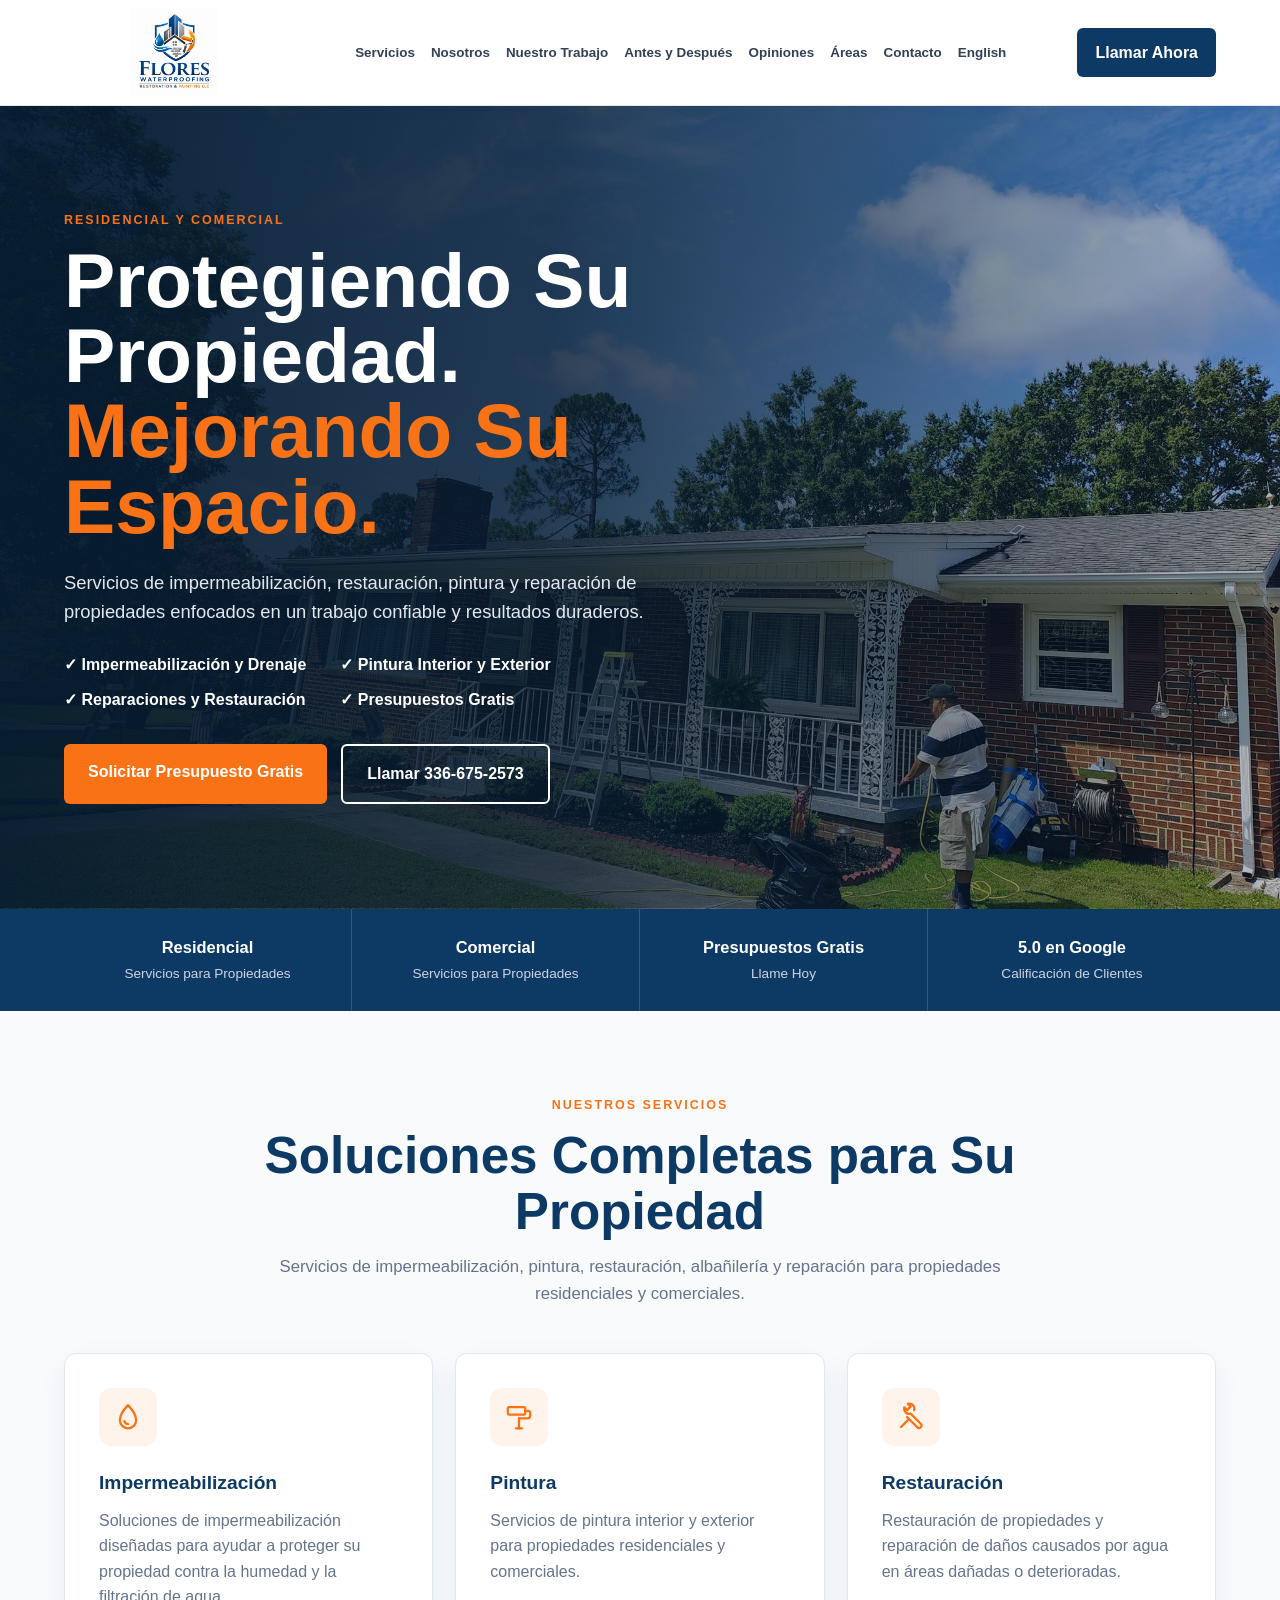
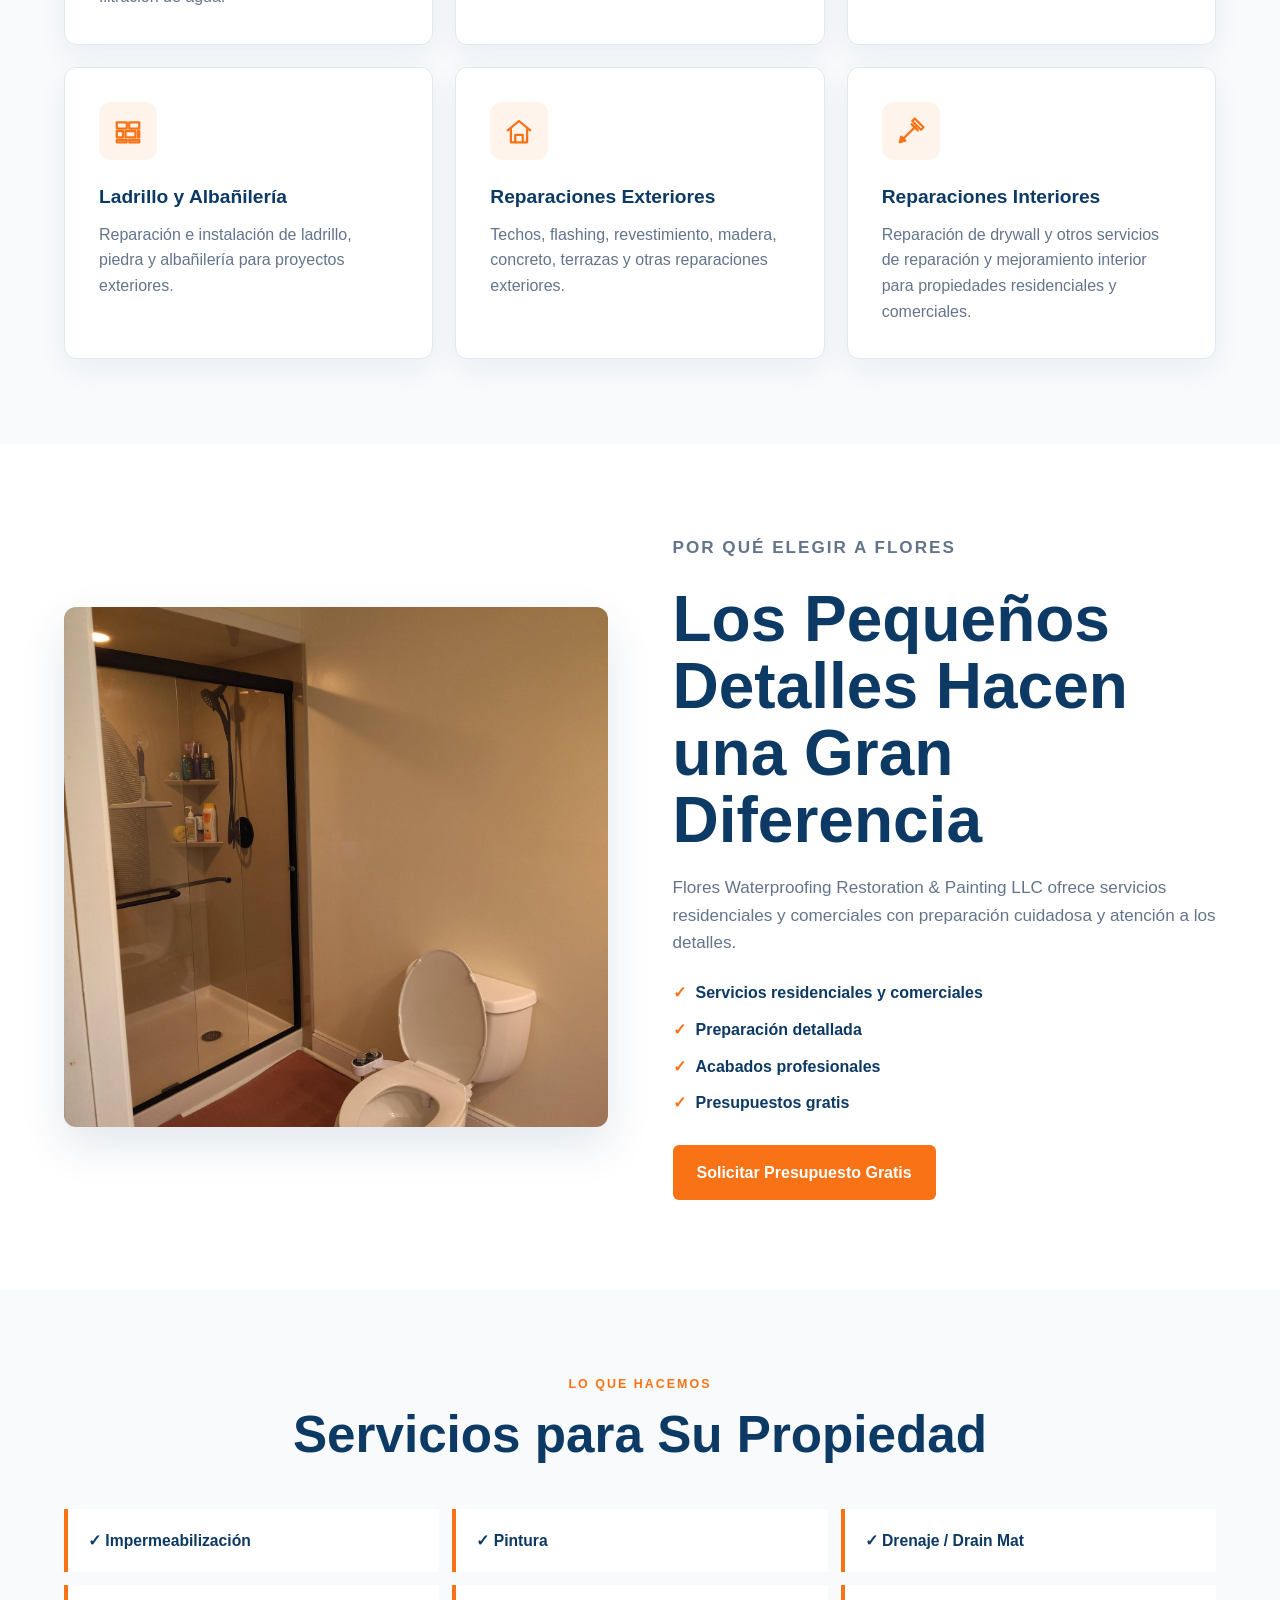
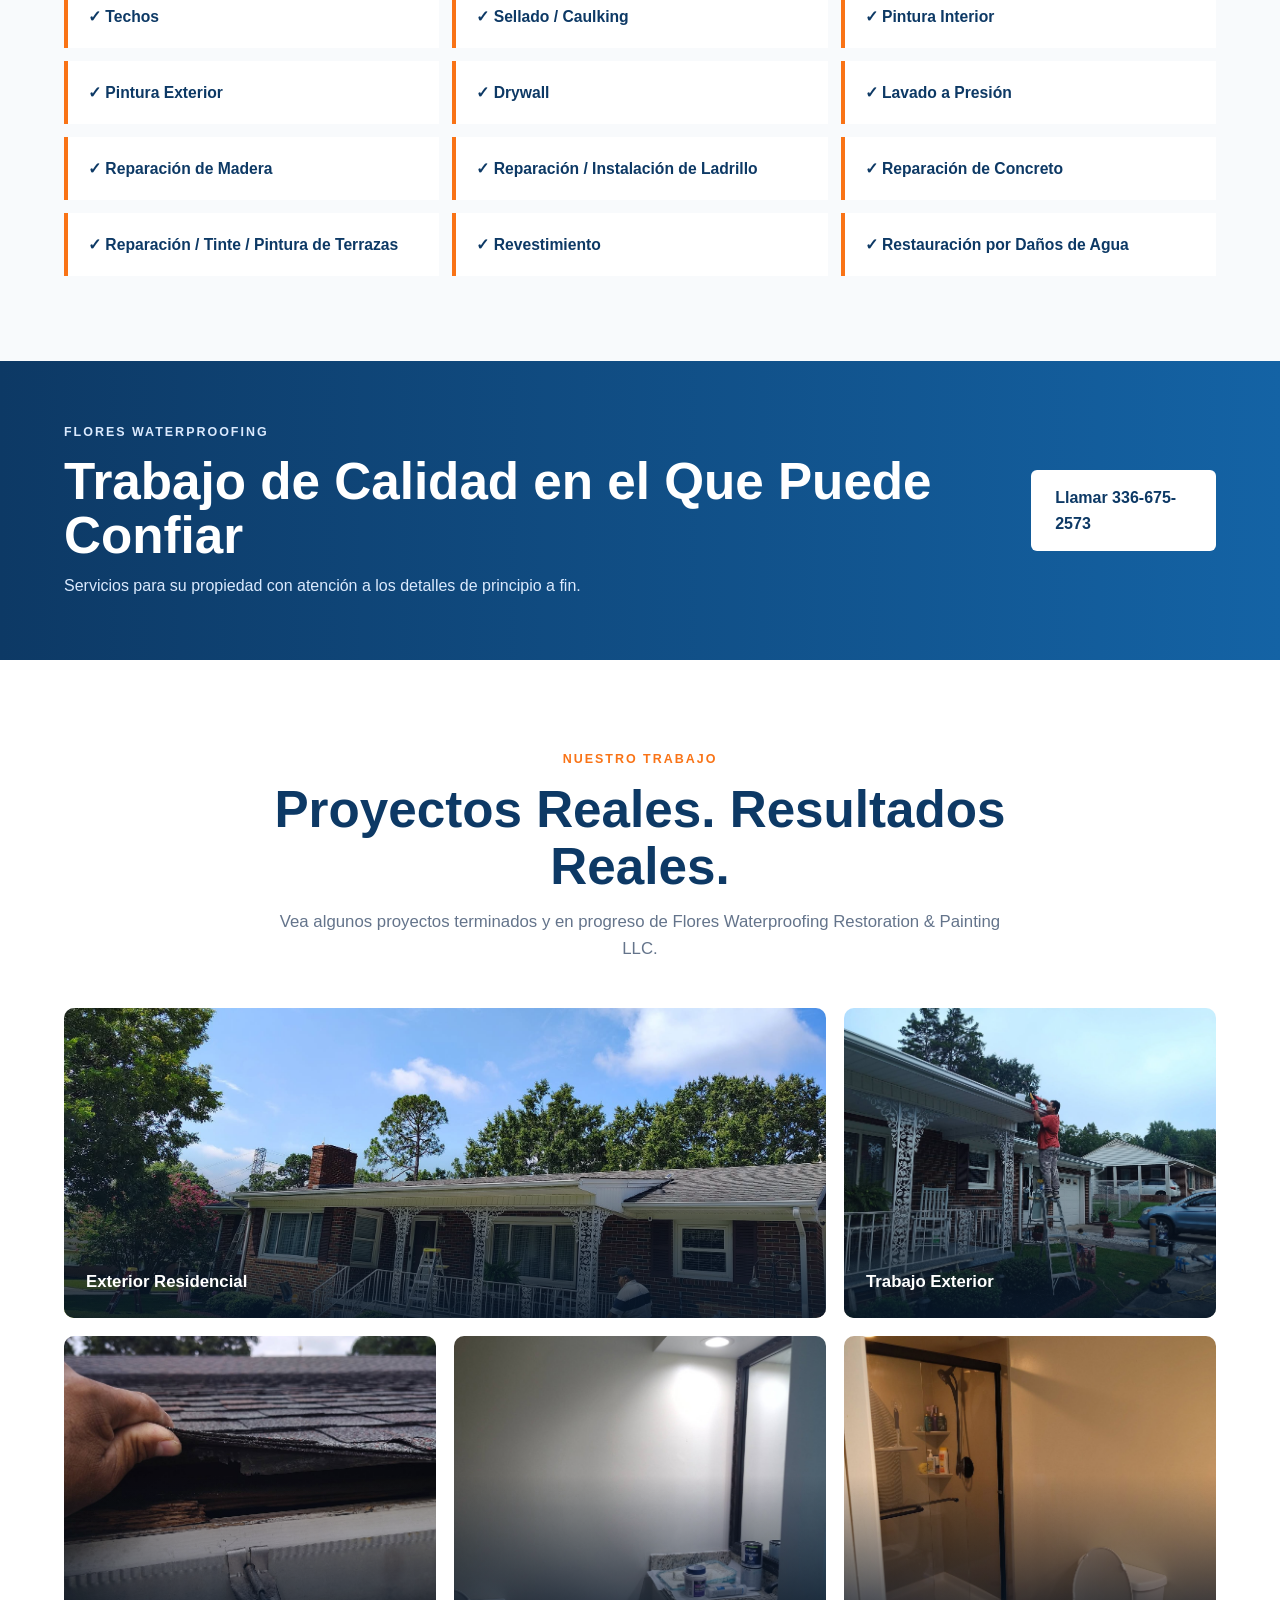
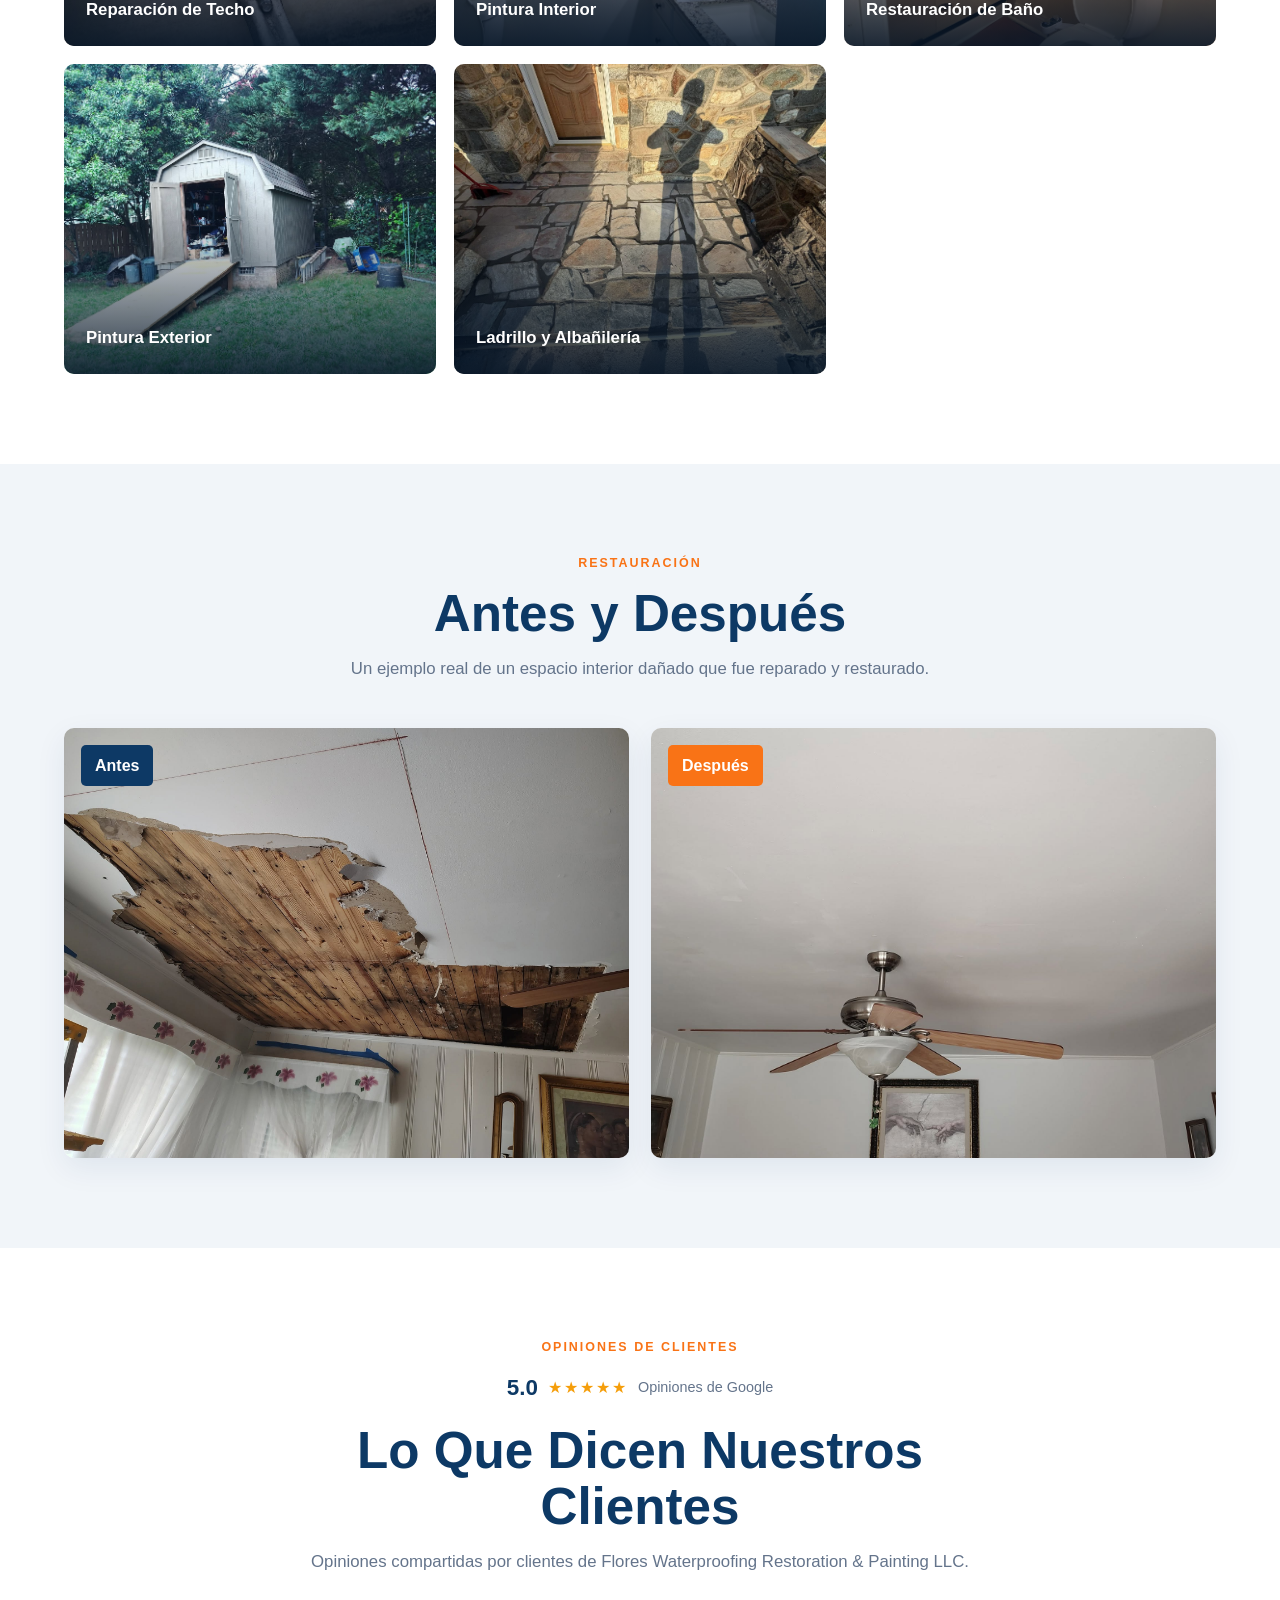
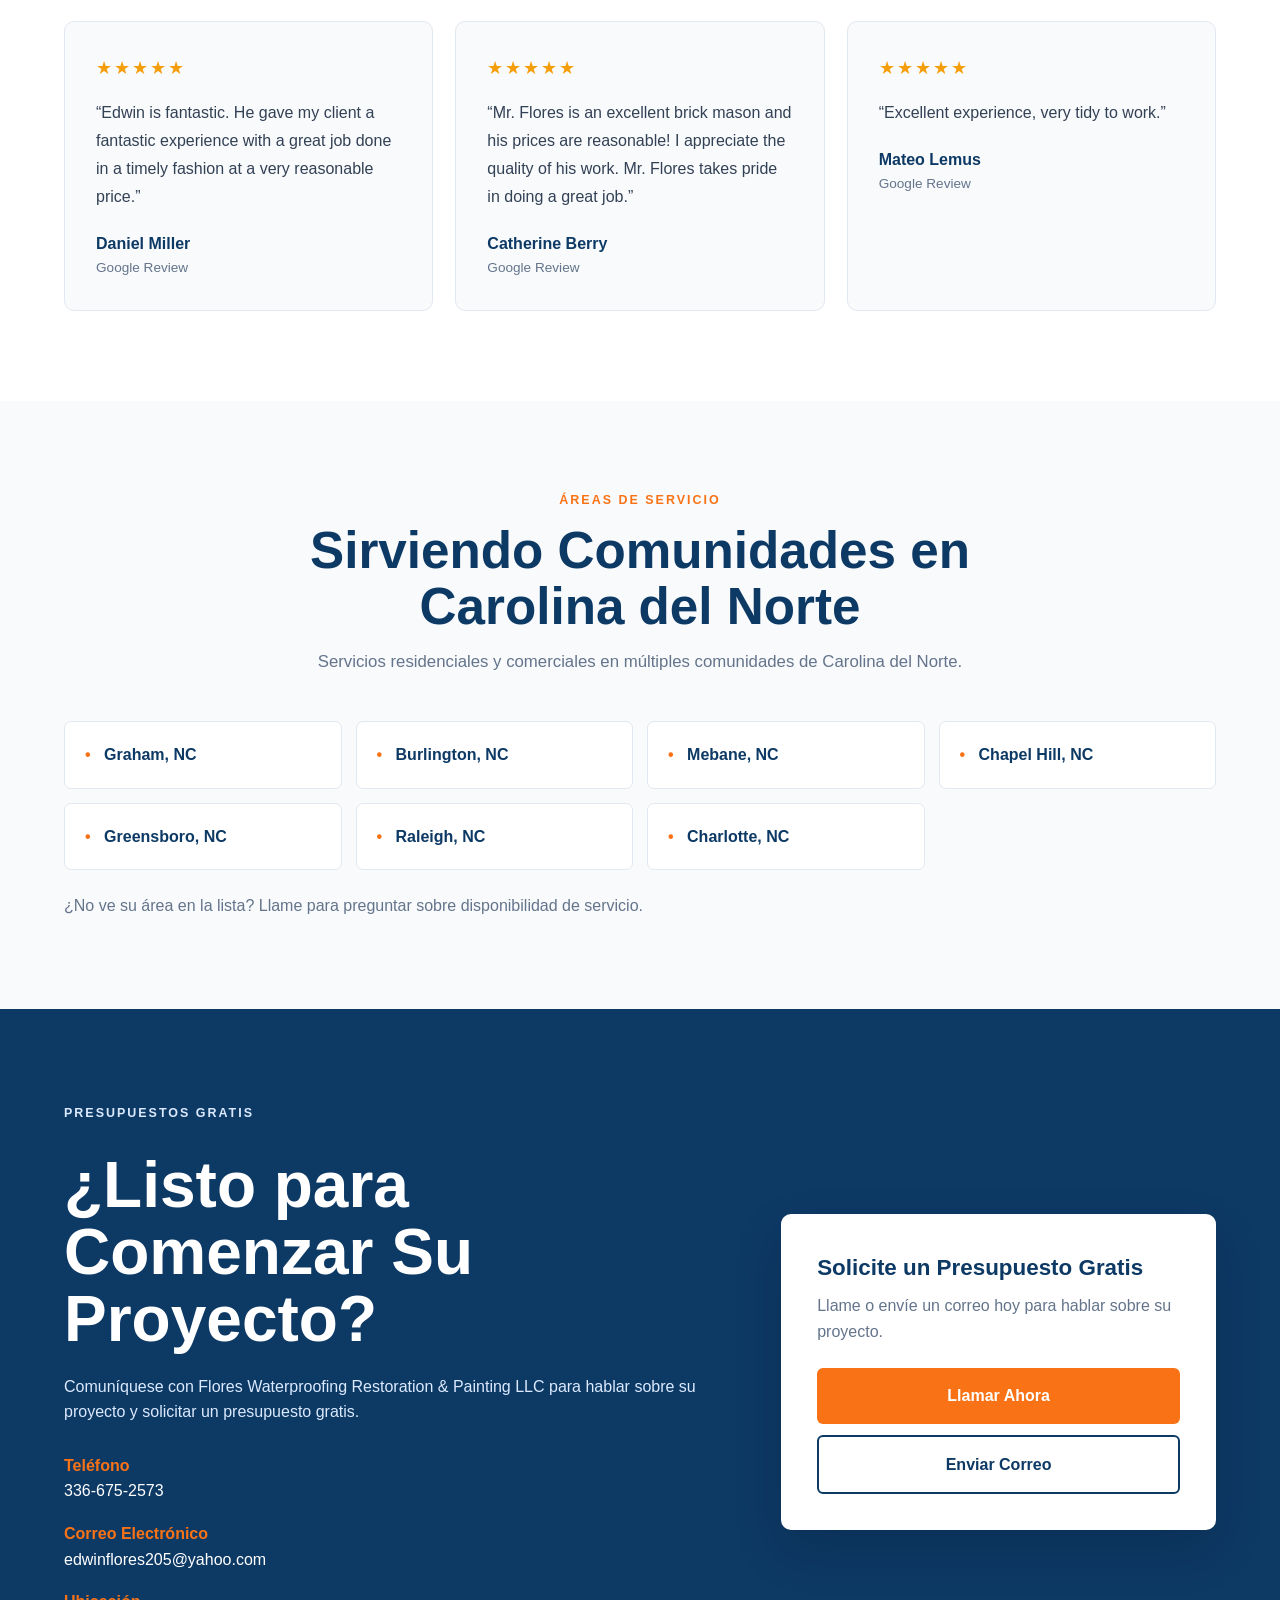
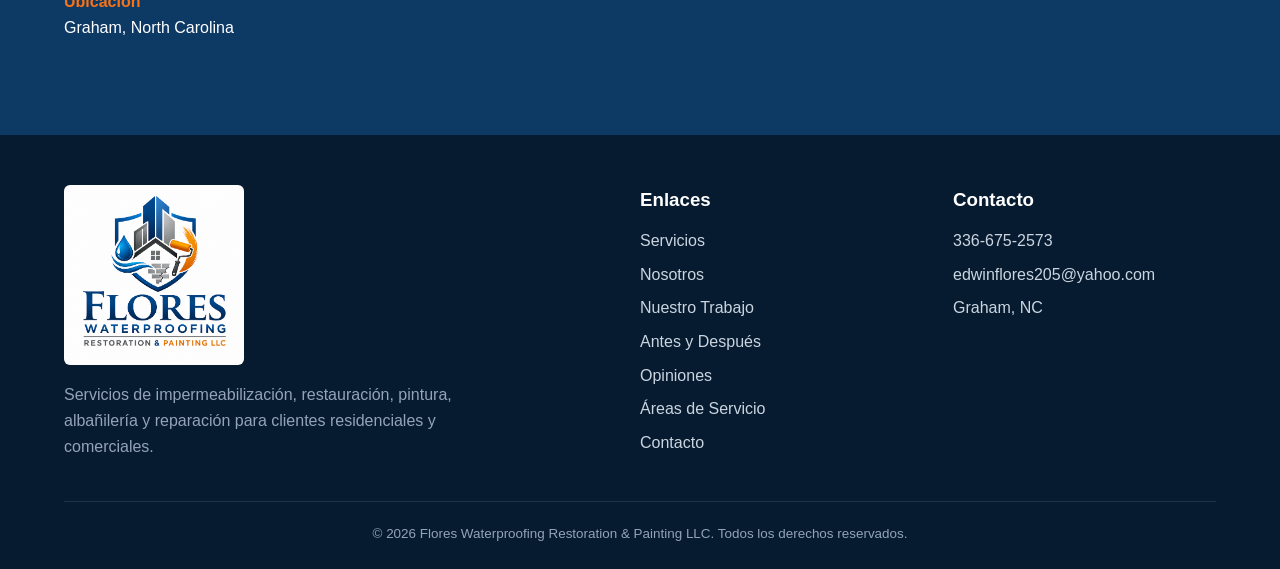
==== commit e6c5f6bb: "Add English language link" ====
--- a/es.html
+++ b/es.html
@@ -24,15 +24,19 @@
                     alt="Flores Waterproofing Restoration & Painting LLC">
             </a>
 
-            <nav class="main-nav">
-                <a href="#services">Servicios</a>
-                <a href="#about">Nosotros</a>
-                <a href="#work">Nuestro Trabajo</a>
-                <a href="#before-after">Antes y Después</a>
-                <a href="#reviews">Opiniones</a>
-                <a href="#service-areas">Áreas</a>
-                <a href="#contact">Contacto</a>
-            </nav>
+          <nav class="main-nav">
+    <a href="#services">Servicios</a>
+    <a href="#about">Nosotros</a>
+    <a href="#work">Nuestro Trabajo</a>
+    <a href="#before-after">Antes y Después</a>
+    <a href="#reviews">Opiniones</a>
+    <a href="#service-areas">Áreas</a>
+    <a href="#contact">Contacto</a>
+
+    <a href="index.html" class="language-link">
+        English
+    </a>
+</nav>
 
             <a href="tel:3366752573" class="header-call">
                 Llamar Ahora
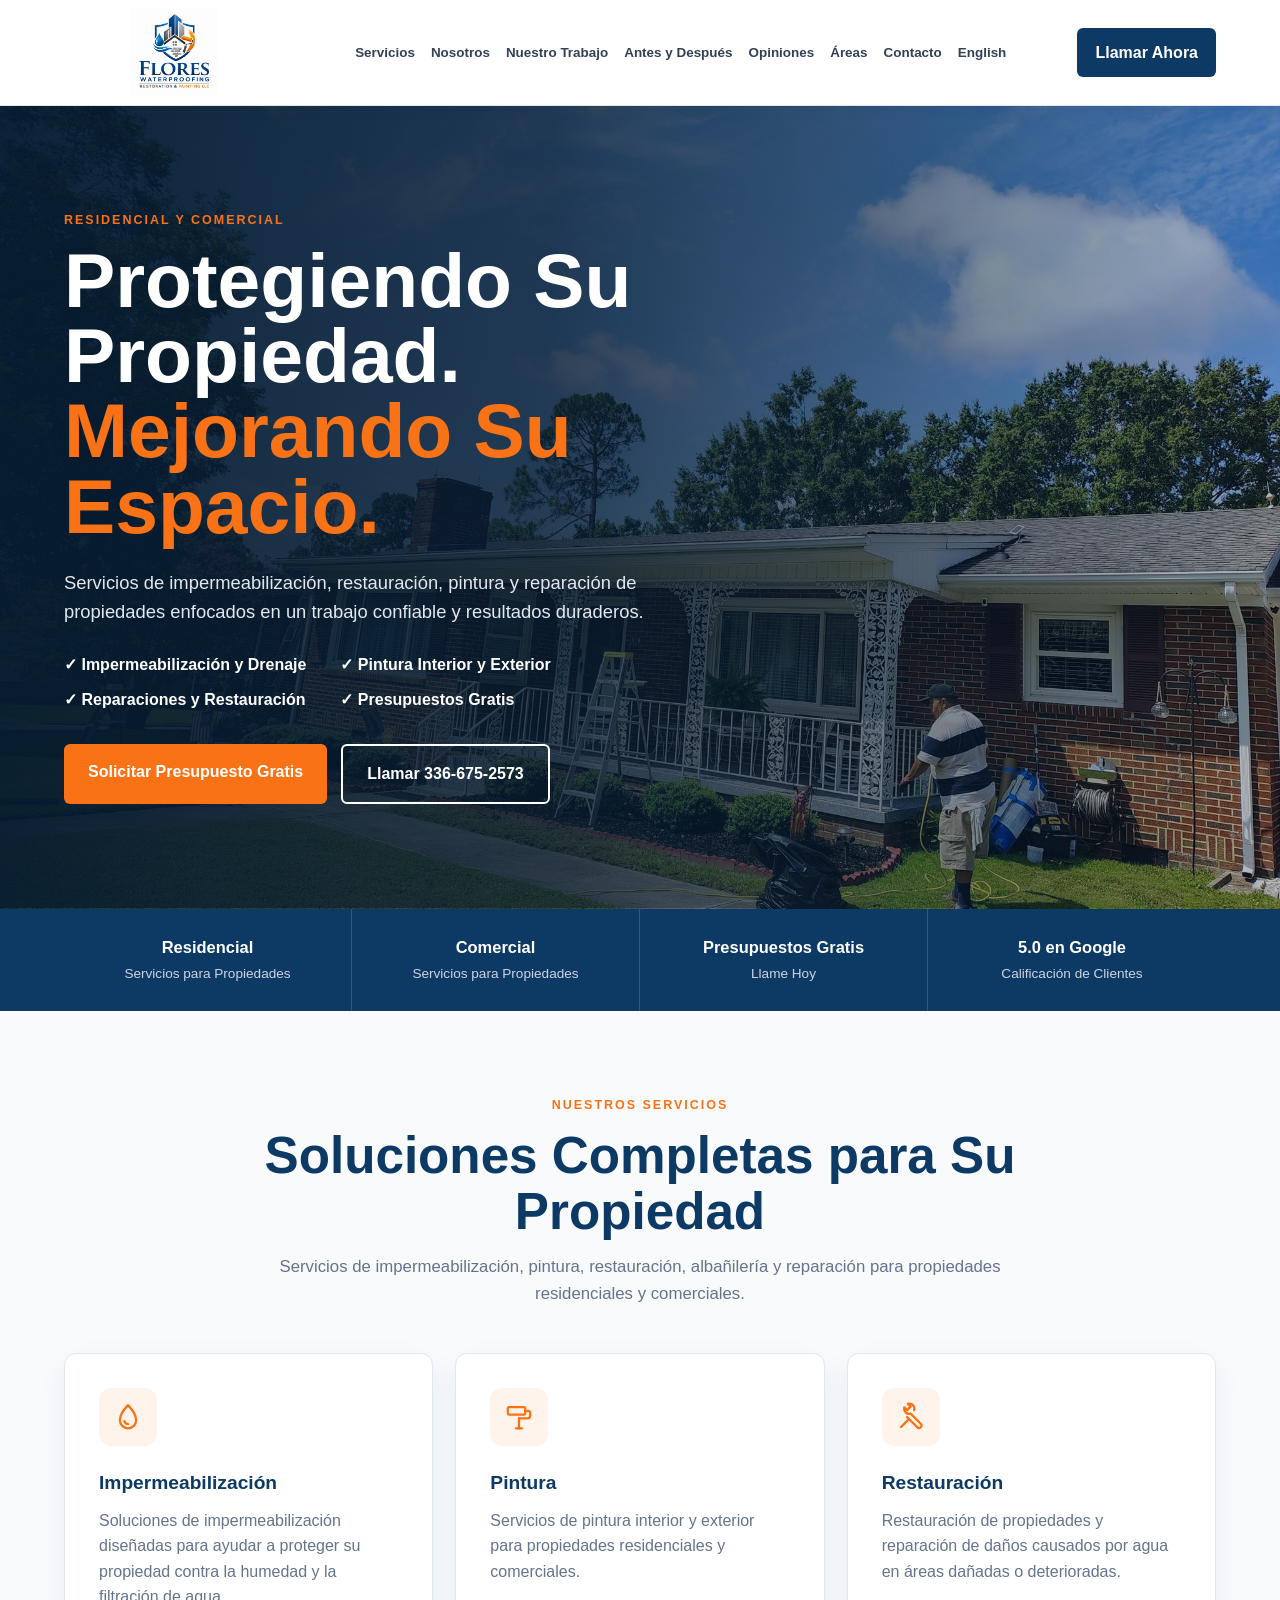
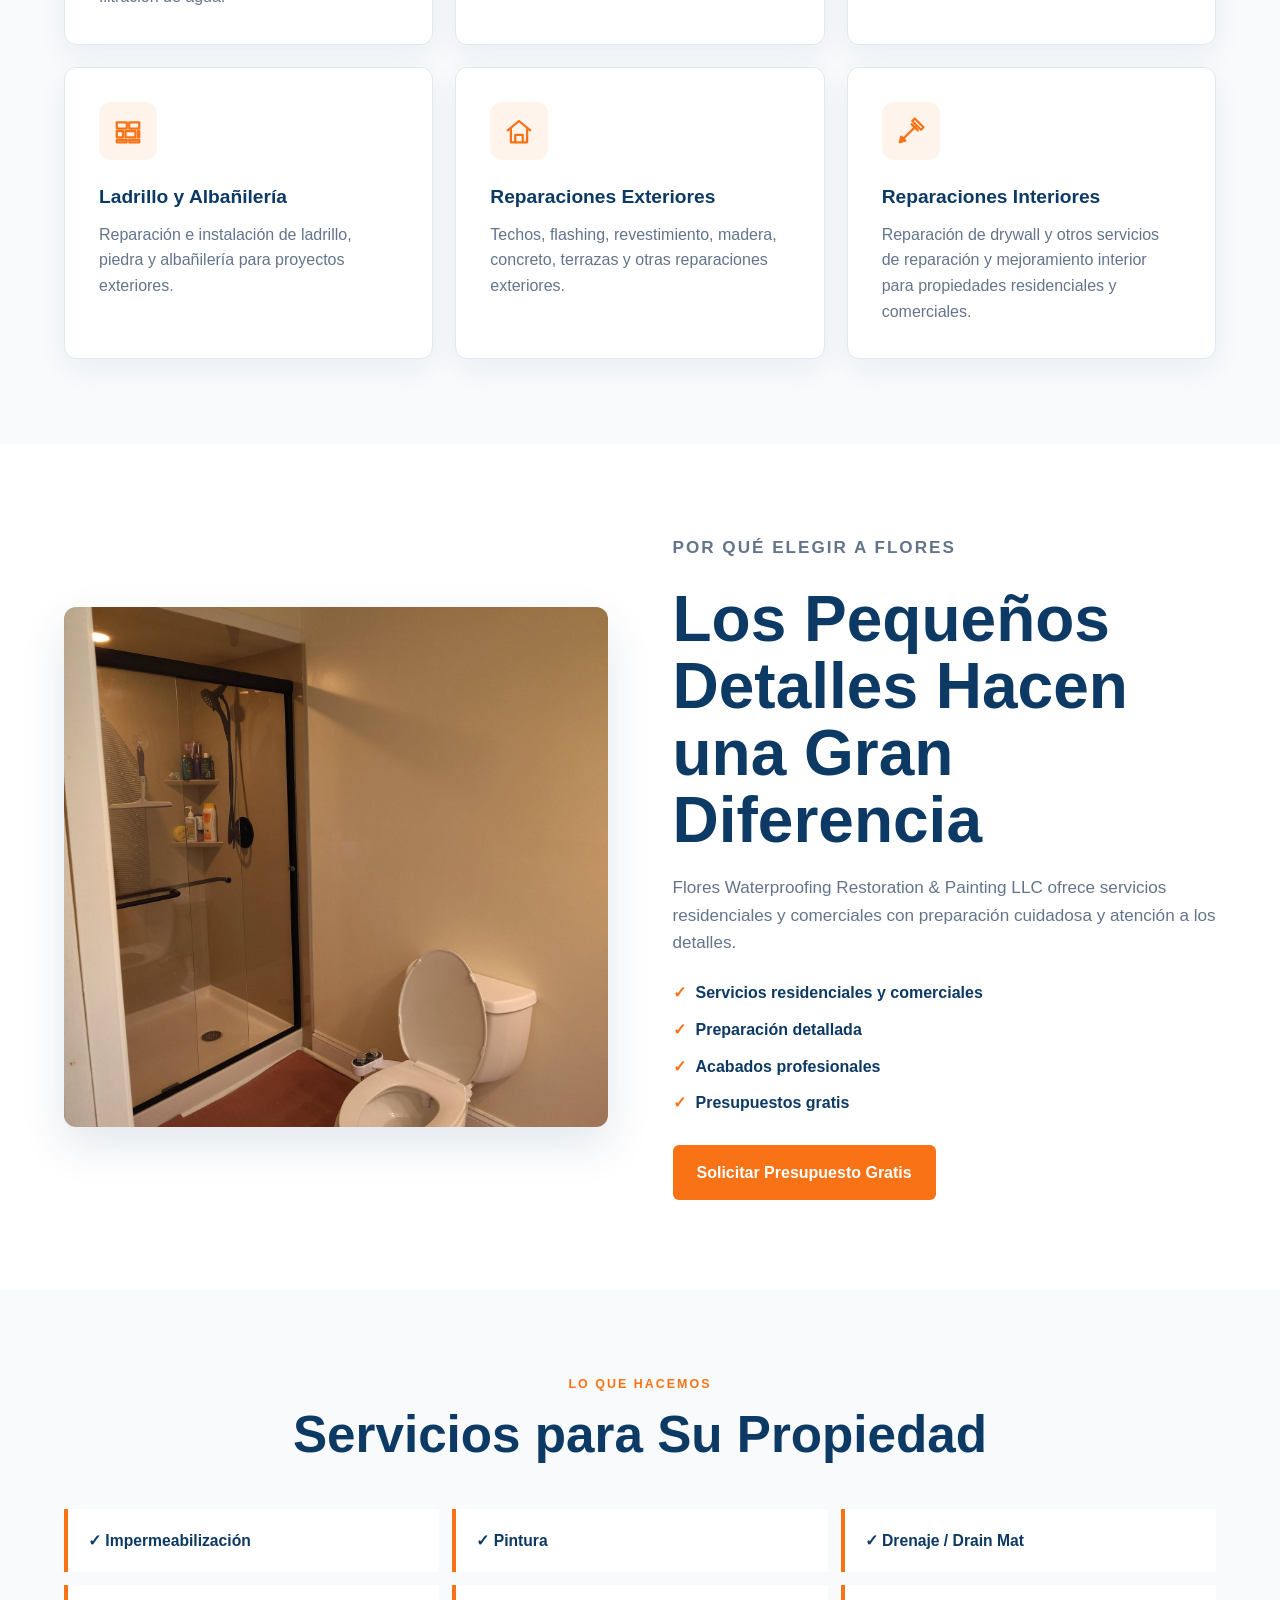
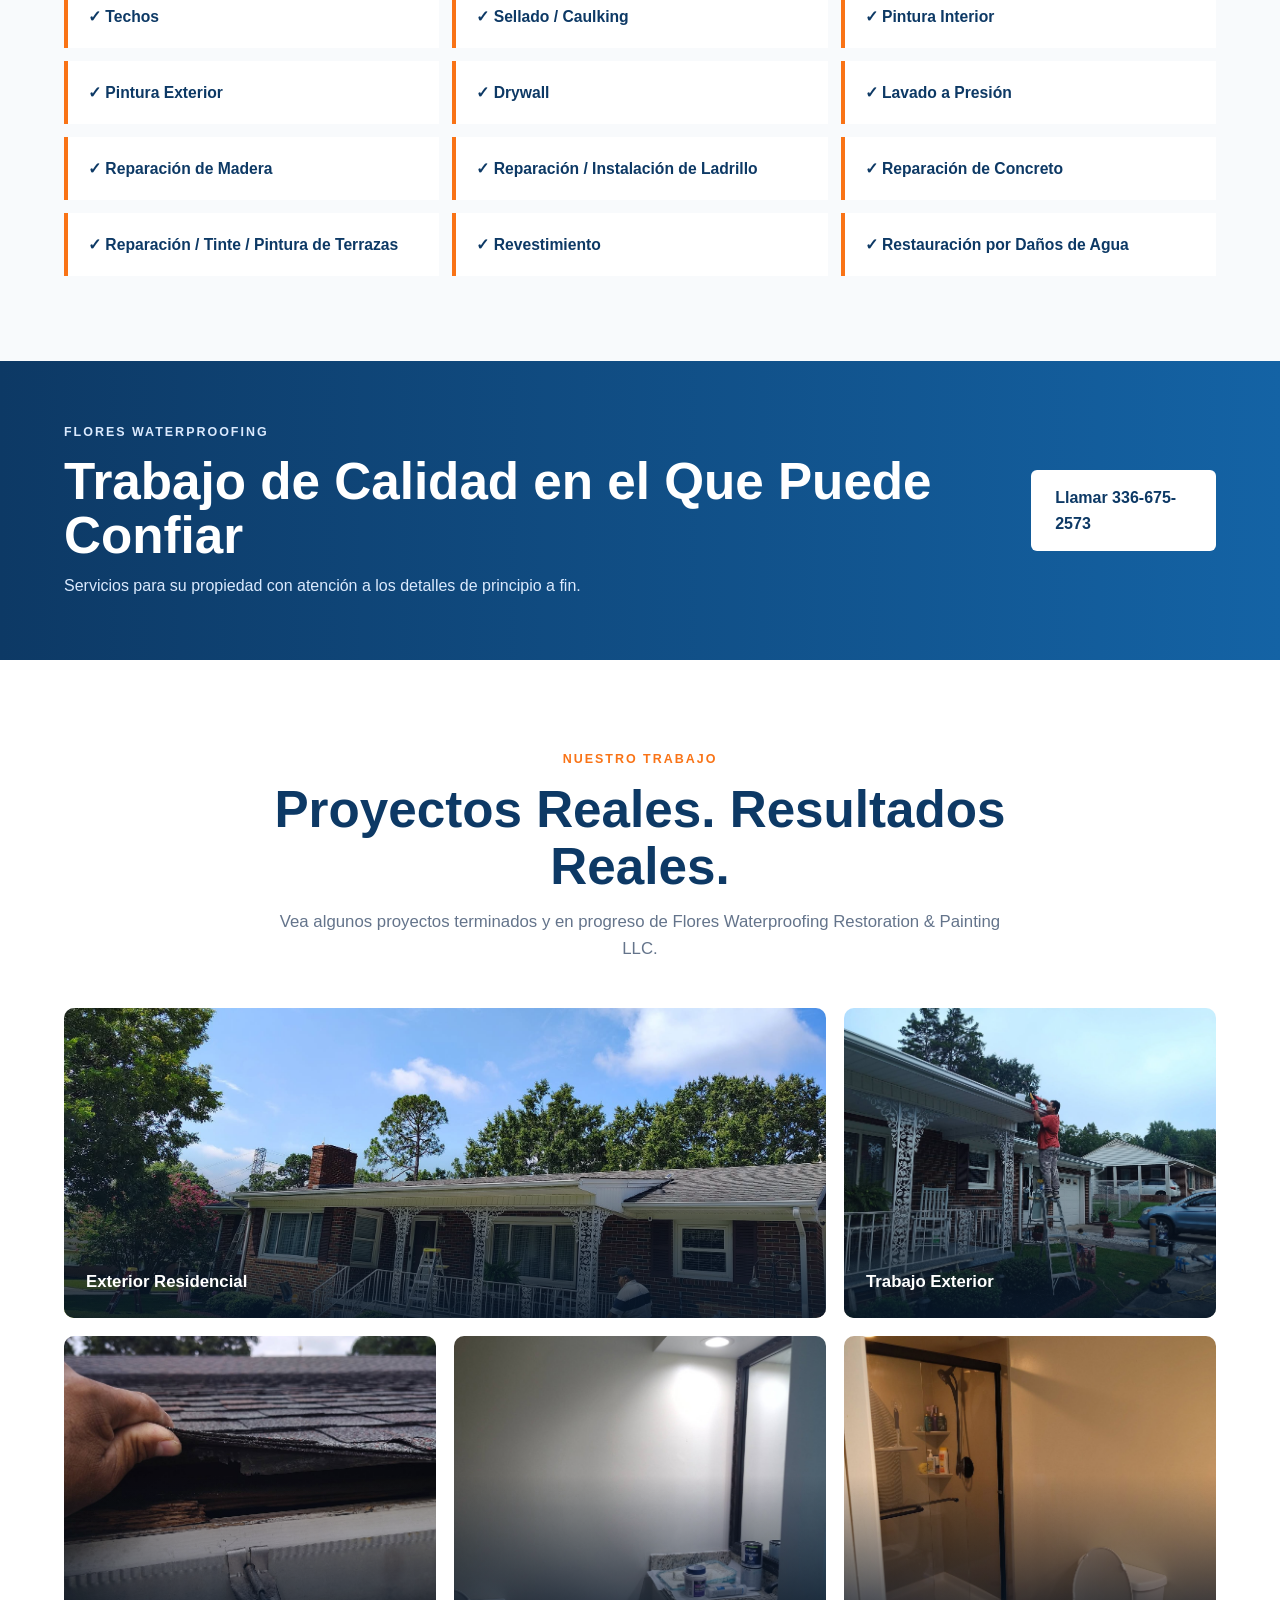
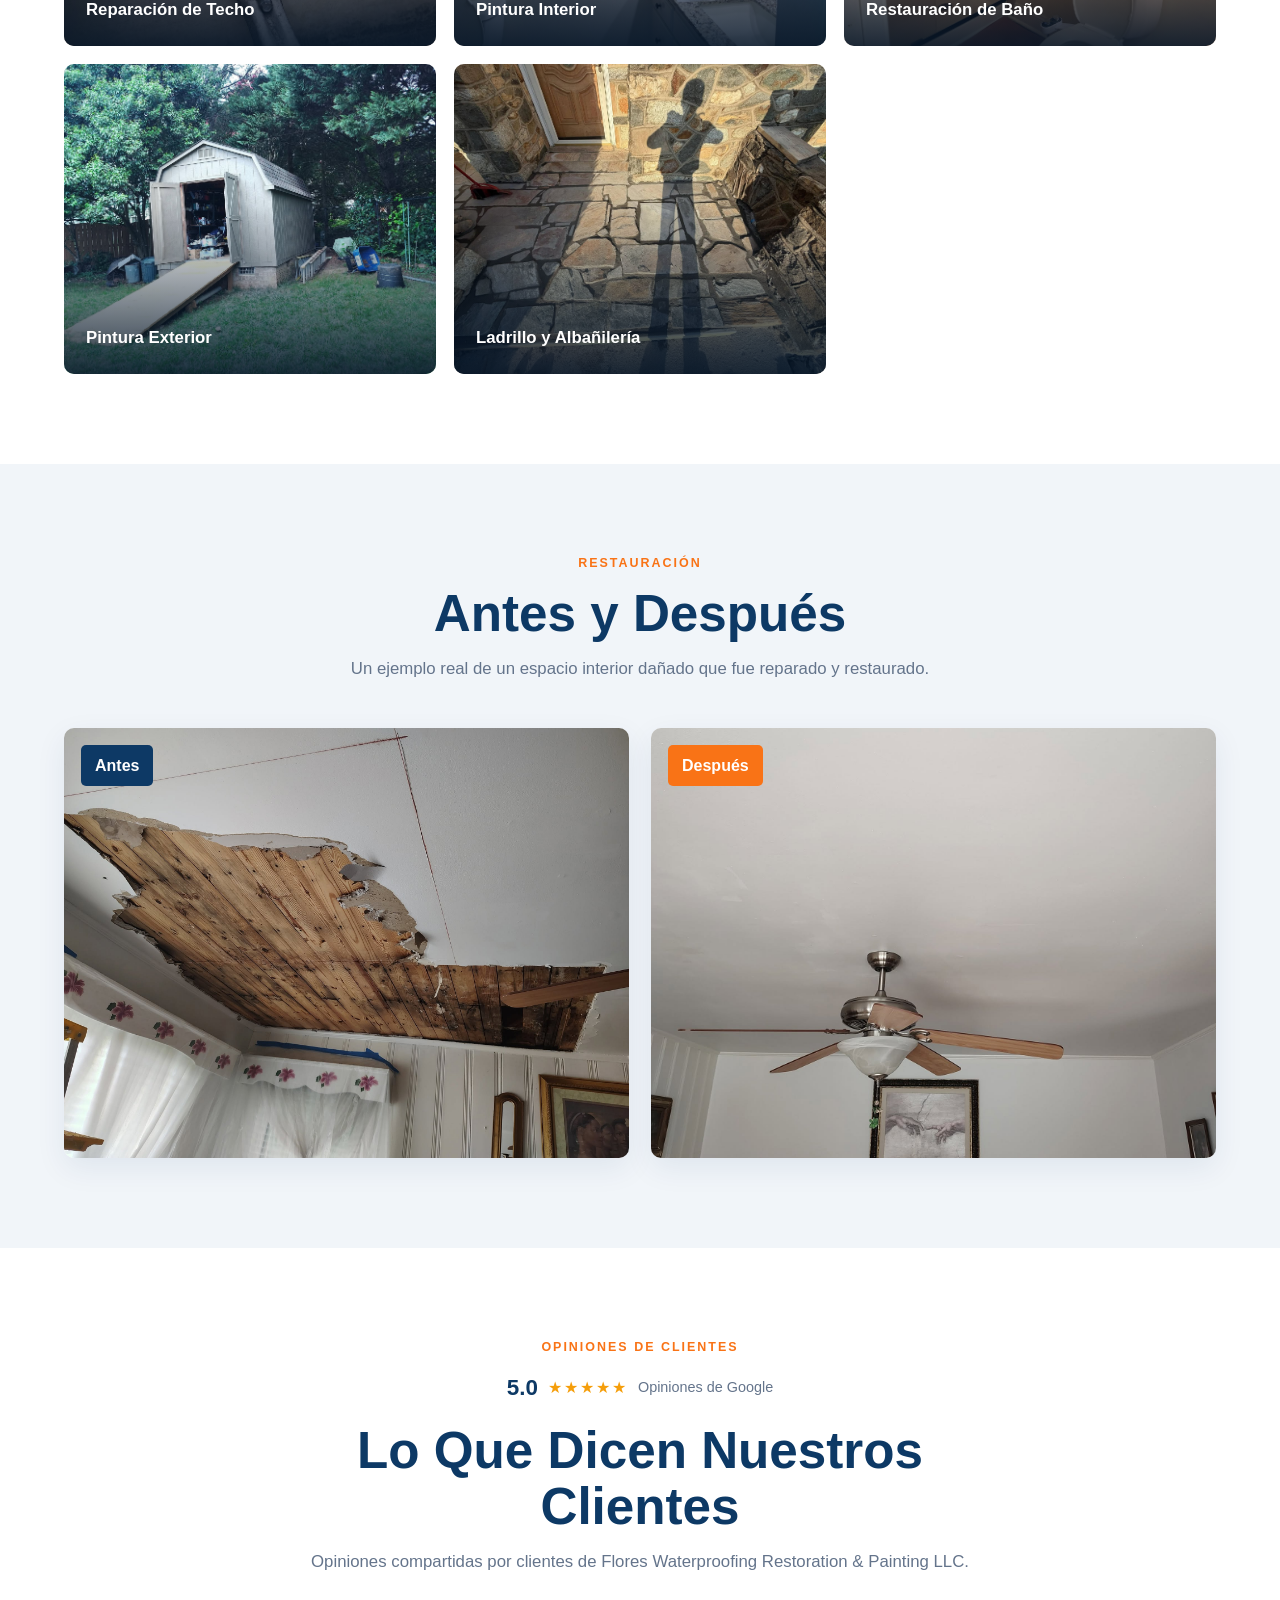
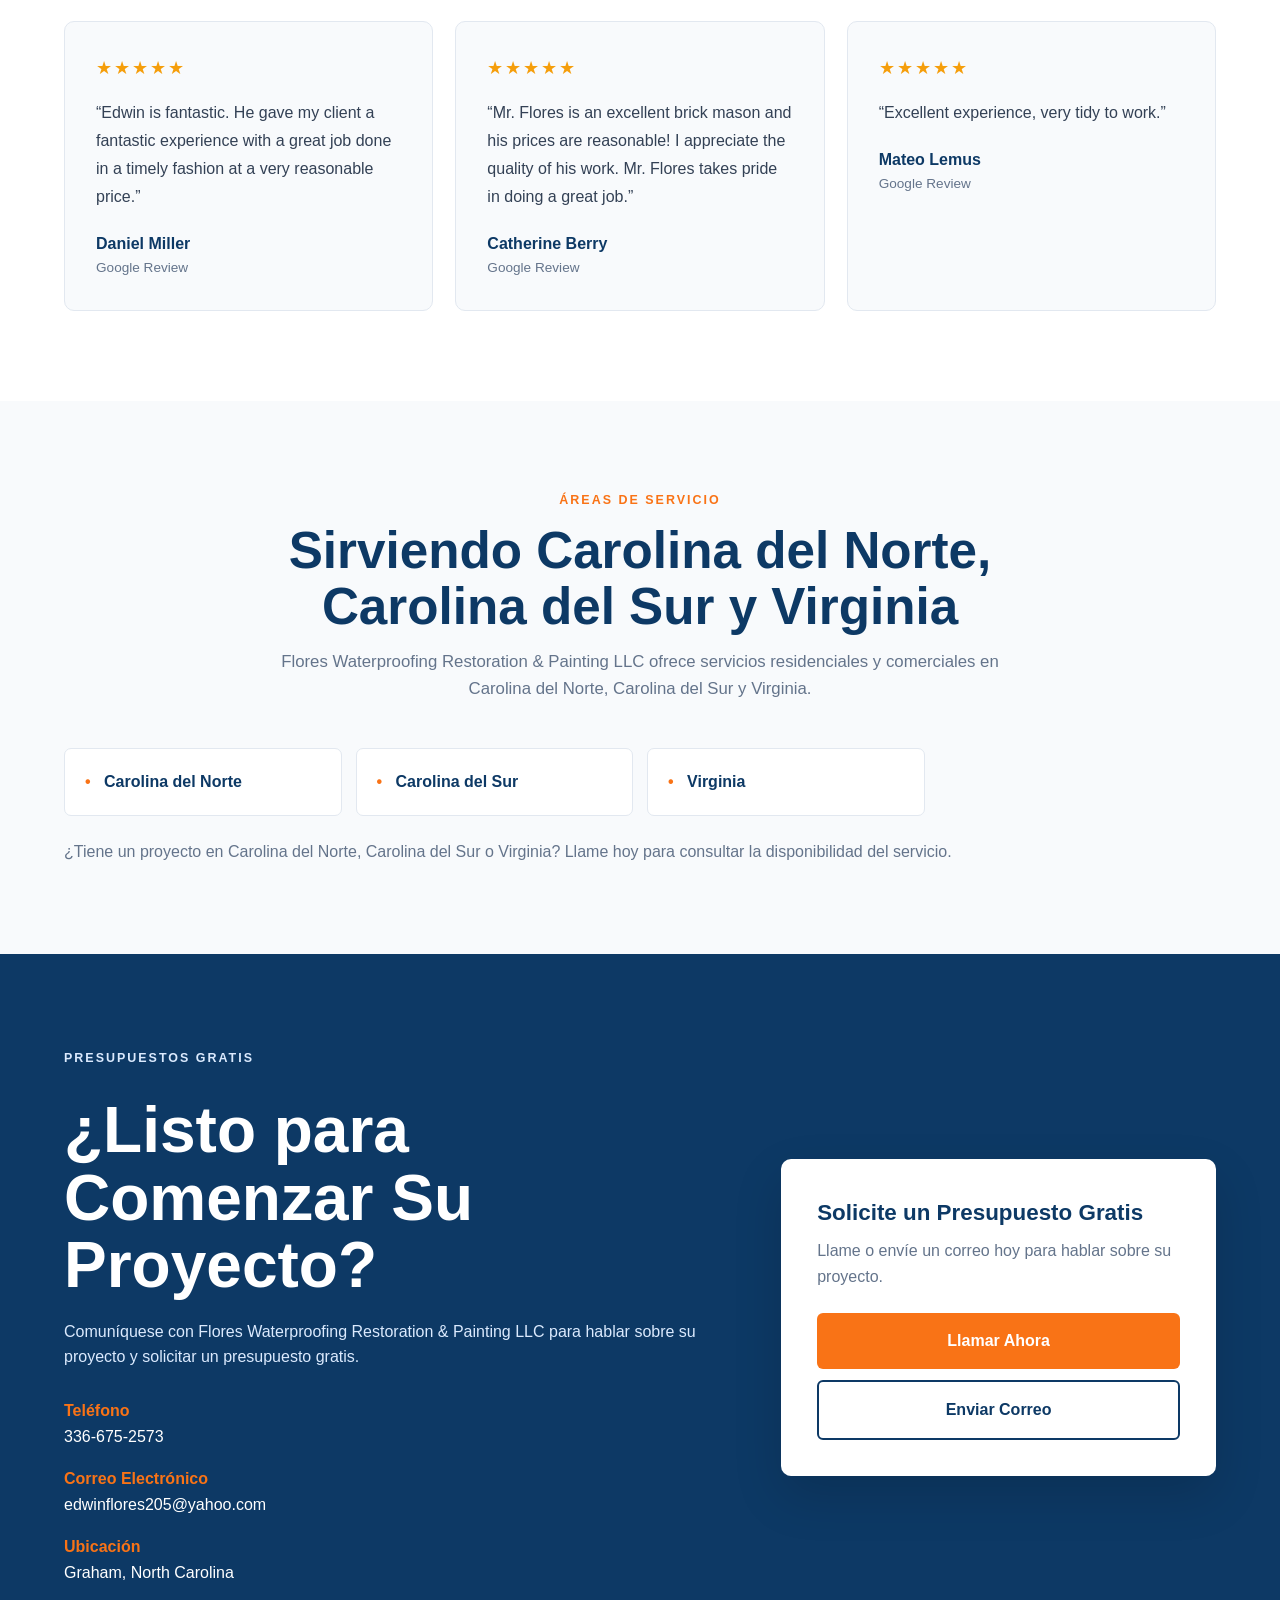
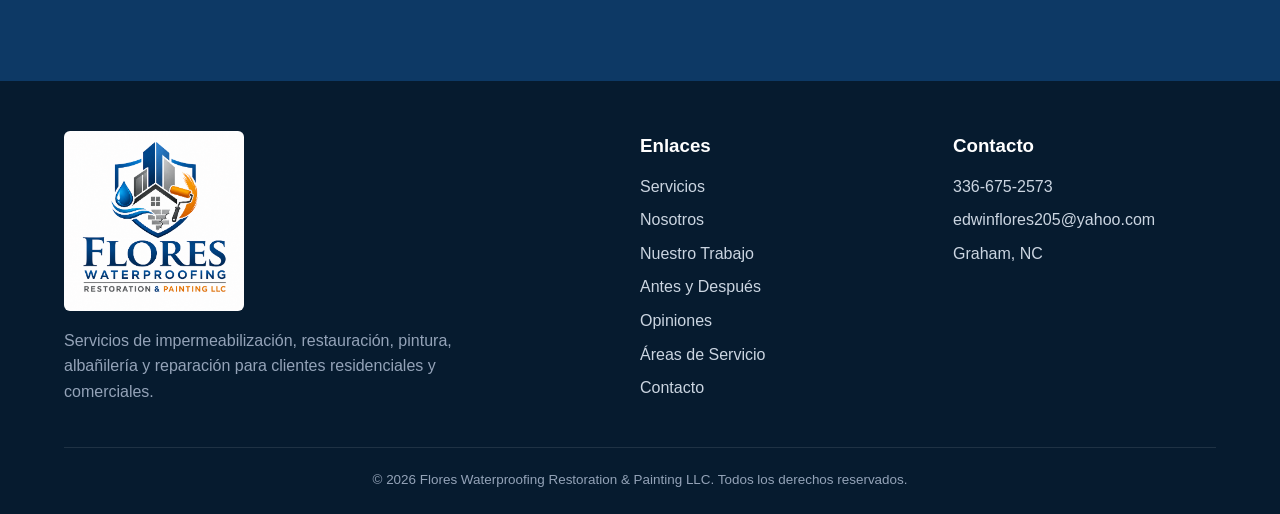
==== commit 3bbfd146: "Revise service areas and update location details Updated service areas and contact information to in" ====
--- a/es.html
+++ b/es.html
@@ -674,7 +674,7 @@
         </section>
 
 
-        <!-- SERVICE AREAS -->
+              <!-- SERVICE AREAS -->
         <section class="service-areas" id="service-areas">
 
             <div class="container">
@@ -686,12 +686,13 @@
                     </p>
 
                     <h2>
-                        Sirviendo Comunidades en Carolina del Norte
+                        Sirviendo Carolina del Norte, Carolina del Sur y Virginia
                     </h2>
 
                     <p>
-                        Servicios residenciales y comerciales en múltiples
-                        comunidades de Carolina del Norte.
+                        Flores Waterproofing Restoration & Painting LLC ofrece
+                        servicios residenciales y comerciales en Carolina del Norte,
+                        Carolina del Sur y Virginia.
                     </p>
 
                 </div>
@@ -701,51 +702,30 @@
 
                     <div class="area-card">
                         <span>•</span>
-                        <strong>Graham, NC</strong>
+                        <strong>Carolina del Norte</strong>
                     </div>
 
                     <div class="area-card">
                         <span>•</span>
-                        <strong>Burlington, NC</strong>
+                        <strong>Carolina del Sur</strong>
                     </div>
 
                     <div class="area-card">
                         <span>•</span>
-                        <strong>Mebane, NC</strong>
+                        <strong>Virginia</strong>
                     </div>
 
-                    <div class="area-card">
-                        <span>•</span>
-                        <strong>Chapel Hill, NC</strong>
-                    </div>
-
-                    <div class="area-card">
-                        <span>•</span>
-                        <strong>Greensboro, NC</strong>
-                    </div>
-
-                    <div class="area-card">
-                        <span>•</span>
-                        <strong>Raleigh, NC</strong>
-                    </div>
-
-                    <div class="area-card">
-                        <span>•</span>
-                        <strong>Charlotte, NC</strong>
-                    </div>
-
                 </div>
 
 
                 <p class="areas-note">
-                    ¿No ve su área en la lista? Llame para preguntar sobre
-                    disponibilidad de servicio.
+                    ¿Tiene un proyecto en Carolina del Norte, Carolina del Sur o Virginia?
+                    Llame hoy para consultar la disponibilidad del servicio.
                 </p>
 
             </div>
 
         </section>
-
 
         <!-- CONTACT -->
         <section class="contact" id="contact">
--- a/style.css
+++ b/style.css
@@ -1022,4 +1022,107 @@
     .footer-grid {
         grid-template-columns: 1fr;
     }
-}
+    /* LANGUAGE SWITCH */
+.language-link {
+    color: #f97316 !important;
+    font-weight: 700;
+    border-left: 1px solid #d9e0e7;
+    padding-left: 18px !important;
+    margin-left: 4px;
+    transition: color 0.2s ease;
+}
+
+.language-link:hover {
+    color: #0d3965 !important;
+}
+
+@media (max-width: 900px) {
+    .language-link {
+        border-left: none;
+        margin-left: 0;
+        padding-left: 0 !important;
+    }
+}/* HEADER POLISH */
+.site-header {
+    padding: 10px 0;
+}
+
+.header-container {
+    gap: 28px;
+}
+
+.logo img {
+    width: 250px;
+    max-width: 100%;
+}
+
+.main-nav {
+    gap: 18px;
+}
+
+.main-nav a {
+    font-size: 0.95rem;
+    font-weight: 600;
+    letter-spacing: 0.01em;
+}
+
+.header-call {
+    padding: 12px 18px;
+    font-size: 0.95rem;
+    font-weight: 700;
+}
+
+@media (max-width: 1100px) {
+    .logo img {
+        width: 215px;
+    }
+
+    .main-nav {
+        gap: 13px;
+    }
+
+    .main-nav a {
+        font-size: 0.9rem;
+    }
+}
+
+@media (max-width: 900px) {
+    .site-header {
+        padding: 12px 0;
+    }
+
+    .logo img {
+        width: 200px;
+    }
+
+    .main-nav {
+        gap: 12px 16px;
+    }
+}/* DETAILED SERVICE LIST POLISH */
+.service-list-grid {
+    gap: 12px;
+}
+
+.service-list-grid > div {
+    background: #ffffff;
+    border: 1px solid #e7edf3;
+    border-left: 4px solid #f97316;
+    border-radius: 8px;
+    padding: 15px 17px;
+    font-weight: 600;
+    color: #173d63;
+    box-shadow: 0 3px 10px rgba(13, 57, 101, 0.05);
+    transition: transform 0.2s ease, box-shadow 0.2s ease;
+}
+
+.service-list-grid > div:hover {
+    transform: translateY(-2px);
+    box-shadow: 0 7px 18px rgba(13, 57, 101, 0.1);
+}
+
+@media (max-width: 650px) {
+    .service-list-grid > div {
+        padding: 14px 15px;
+    }
+}
+}
